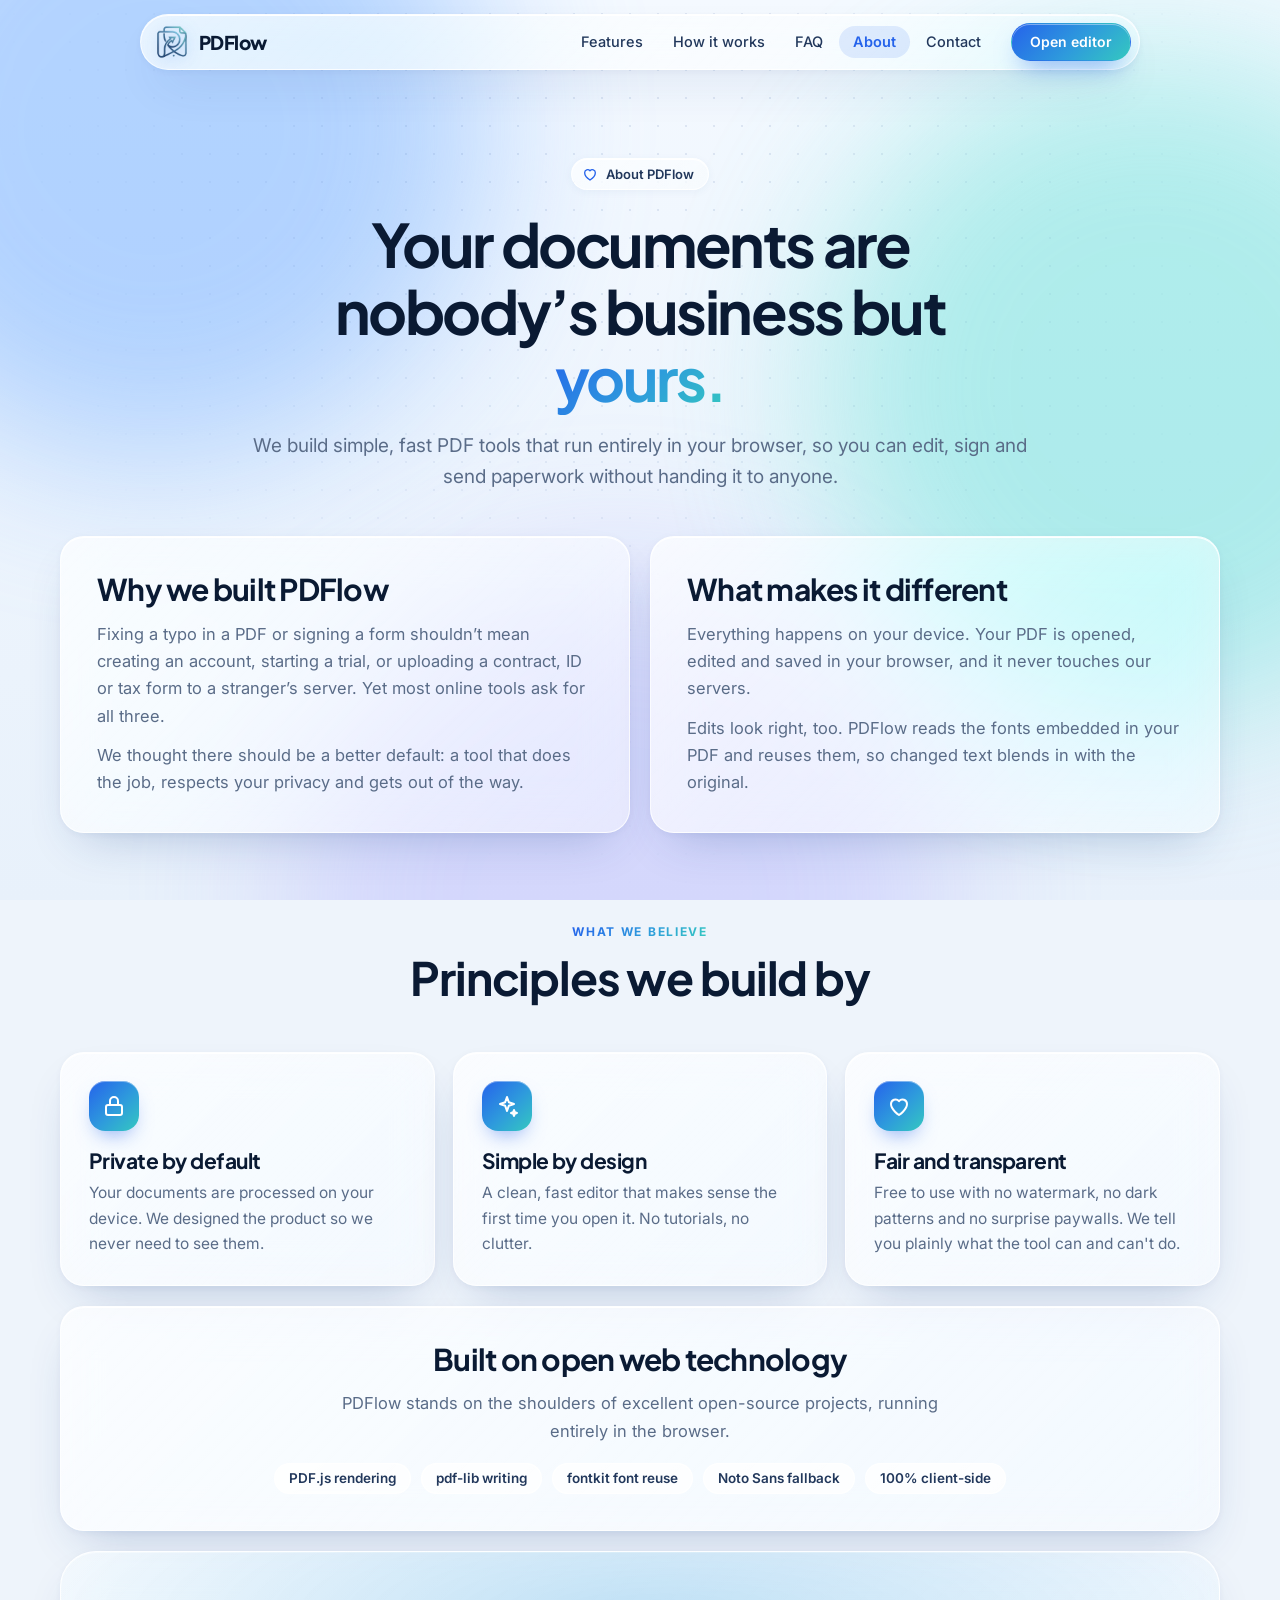
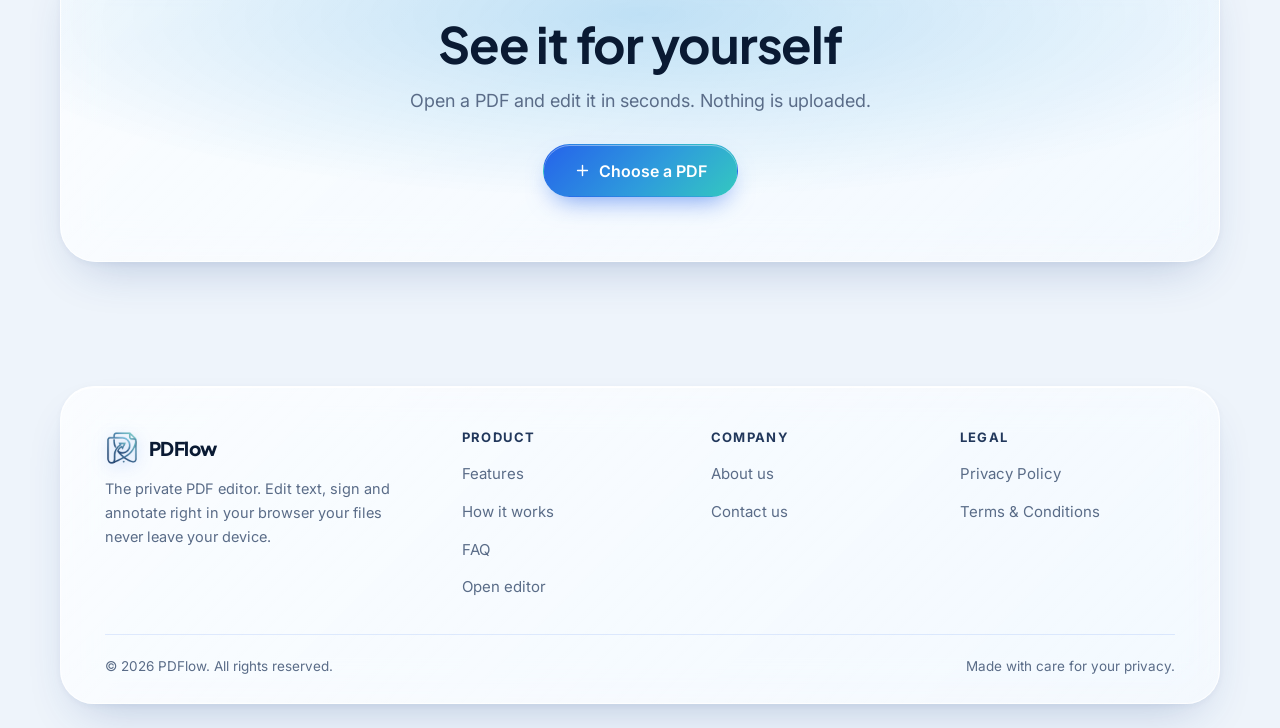
==== about.html @ b827feb3 "first" ====
<!DOCTYPE html>
<html lang="en"><head><meta charset="utf-8">
<meta name="viewport" content="width=device-width, initial-scale=1, viewport-fit=cover">
<title>About – PDFlow</title>
<meta name="description" content="PDFlow builds private, fast PDF tools that run entirely in your browser, so you can edit and sign without handing your documents to anyone.">
<meta name="theme-color" content="#eef4fb">
<link rel="icon" type="image/png" href="assets/favicon.png">
<link rel="apple-touch-icon" href="assets/icon-192.png">
<meta property="og:type" content="website">
<meta property="og:site_name" content="PDFlow">
<meta property="og:title" content="About – PDFlow">
<meta property="og:description" content="PDFlow builds private, fast PDF tools that run entirely in your browser, so you can edit and sign without handing your documents to anyone.">
<meta property="og:image" content="assets/logo.png">
<meta name="twitter:card" content="summary">
<!-- TODO before launch: add <link rel="canonical"> and og:url / og:image as absolute URLs once the domain is final -->
<link rel="preconnect" href="https://fonts.googleapis.com">
<link rel="preconnect" href="https://fonts.gstatic.com" crossorigin>
<link rel="stylesheet" href="https://fonts.googleapis.com/css2?family=Inter:wght@400;500;600;700&family=Plus+Jakarta+Sans:wght@600;700;800&display=swap">
<link rel="stylesheet" href="assets/site.css">
<script>document.documentElement.className+=" js"</script>
</head><body>
<div class="orbs" aria-hidden="true"><i></i><i></i><i></i></div>
<header class="nav-wrap">
 <nav class="nav glass" aria-label="Primary">
  <a class="brand" href="index.html" aria-label="PDFlow home"><img src="assets/icon-192.png" alt="" width="34" height="34">PDFlow</a>
  <ul class="nav-links"><li><a href="index.html#features">Features</a></li><li><a href="index.html#how">How it works</a></li><li><a href="index.html#faq">FAQ</a></li><li><a href="about.html" aria-current="page">About</a></li><li><a href="contact.html">Contact</a></li></ul>
  <a class="cta cta-primary cta-sm nav-cta" href="index.html#upload" data-open-editor>Open editor</a>
  <button class="burger" aria-label="Menu" aria-expanded="false" aria-controls="mnav"><span></span><span></span></button>
 </nav>
 <div class="mnav glass" id="mnav"><a href="index.html#features">Features</a><a href="index.html#how">How it works</a><a href="index.html#faq">FAQ</a><a href="about.html" aria-current="page">About</a><a href="contact.html">Contact</a><a class="cta cta-primary" href="index.html#upload" data-open-editor>Open editor</a></div>
</header>
<main class="page-main"><div class="wrap">
<div class="phero rv"><div class="eyebrow glass"><svg viewBox="0 0 24 24" fill="none" stroke="currentColor" stroke-width="2" stroke-linecap="round" stroke-linejoin="round" aria-hidden="true"><path d="M12 21s-8-5.2-8-11a4.5 4.5 0 018-2.8A4.5 4.5 0 0120 10c0 5.8-8 11-8 11z"/></svg><span>About PDFlow</span></div>
 <h1>Your documents are nobody&rsquo;s business but <span class="gt">yours.</span></h1>
 <p>We build simple, fast PDF tools that run entirely in your browser, so you can edit, sign and send paperwork without handing it to anyone.</p></div>
<div class="split">
 <div class="panel glass rv"><h2>Why we built PDFlow</h2>
  <p>Fixing a typo in a PDF or signing a form shouldn&rsquo;t mean creating an account, starting a trial, or uploading a contract, ID or tax form to a stranger&rsquo;s server. Yet most online tools ask for all three.</p>
  <p>We thought there should be a better default: a tool that does the job, respects your privacy and gets out of the way.</p></div>
 <div class="panel glass rv" style="--d:.1s"><h2>What makes it different</h2>
  <p>Everything happens on your device. Your PDF is opened, edited and saved in your browser, and it never touches our servers.</p>
  <p>Edits look right, too. PDFlow reads the fonts embedded in your PDF and reuses them, so changed text blends in with the original.</p></div>
</div>
<div class="sec-head rv" style="margin-top:84px"><span class="kicker">What we believe</span><h2>Principles we build by</h2></div>
<div class="vals"><div class="gcard glass rv" style="--d:0.00s"><div class="ico"><svg viewBox="0 0 24 24" fill="none" stroke="currentColor" stroke-width="2" stroke-linecap="round" stroke-linejoin="round" aria-hidden="true"><rect x="4" y="11" width="16" height="10" rx="2"/><path d="M8 11V7a4 4 0 018 0v4"/></svg></div><h3>Private by default</h3><p>Your documents are processed on your device. We designed the product so we never need to see them.</p></div><div class="gcard glass rv" style="--d:0.08s"><div class="ico"><svg viewBox="0 0 24 24" fill="none" stroke="currentColor" stroke-width="2" stroke-linecap="round" stroke-linejoin="round" aria-hidden="true"><path d="M12 3l1.8 5.2L19 10l-5.2 1.8L12 17l-1.8-5.2L5 10l5.2-1.8zM19 16l.8 2.2L22 19l-2.2.8L19 22l-.8-2.2L16 19l2.2-.8z"/></svg></div><h3>Simple by design</h3><p>A clean, fast editor that makes sense the first time you open it. No tutorials, no clutter.</p></div><div class="gcard glass rv" style="--d:0.16s"><div class="ico"><svg viewBox="0 0 24 24" fill="none" stroke="currentColor" stroke-width="2" stroke-linecap="round" stroke-linejoin="round" aria-hidden="true"><path d="M12 21s-8-5.2-8-11a4.5 4.5 0 018-2.8A4.5 4.5 0 0120 10c0 5.8-8 11-8 11z"/></svg></div><h3>Fair and transparent</h3><p>Free to use with no watermark, no dark patterns and no surprise paywalls. We tell you plainly what the tool can and can't do.</p></div></div>
<div class="panel glass rv" style="margin-top:20px;text-align:center"><h2>Built on open web technology</h2>
 <p style="max-width:640px;margin:0 auto">PDFlow stands on the shoulders of excellent open-source projects, running entirely in the browser.</p>
 <div class="stack-row" style="justify-content:center"><span class="tag">PDF.js rendering</span><span class="tag">pdf-lib writing</span><span class="tag">fontkit font reuse</span><span class="tag">Noto Sans fallback</span><span class="tag">100% client-side</span></div></div>
</div>
<section class="sec" style="padding-top:20px"><div class="wrap"><div class="final glass rv">
 <h2>See it for yourself</h2><p>Open a PDF and edit it in seconds. Nothing is uploaded.</p>
 <a class="cta cta-primary cta-lg" href="index.html#upload" data-open-editor><svg viewBox="0 0 24 24" fill="none" stroke="currentColor" stroke-width="2" stroke-linecap="round" stroke-linejoin="round" aria-hidden="true"><path d="M12 5v14M5 12h14"/></svg>Choose a PDF</a>
</div></div></section>

</main>
<footer class="foot glass">
 <div class="foot-grid">
  <div><a class="brand" href="index.html"><img src="assets/icon-192.png" alt="" width="34" height="34">PDFlow</a>
   <p class="t">The private PDF editor. Edit text, sign and annotate right in your browser your files never leave your device.</p></div>
  <div><h4>Product</h4><ul><li><a href="index.html#features">Features</a></li><li><a href="index.html#how">How it works</a></li><li><a href="index.html#faq">FAQ</a></li><li><a href="index.html#upload">Open editor</a></li></ul></div>
  <div><h4>Company</h4><ul><li><a href="about.html">About us</a></li><li><a href="contact.html">Contact us</a></li></ul></div>
  <div><h4>Legal</h4><ul><li><a href="privacy.html">Privacy Policy</a></li><li><a href="terms.html">Terms &amp; Conditions</a></li></ul></div>
 </div>
 <div class="foot-bot"><span>&copy; <span data-year>2026</span> PDFlow. All rights reserved.</span><span>Made with care for your privacy.</span></div>
</footer>
<script src="assets/site.js"></script>
</body></html>
---- assets/site.css ----
/* PDFlow — shared site styles (light glassmorphism) */
:root{
  --ink:#0a1a33;--ink2:#22385c;--mute:#5a6c88;--line:rgba(37,99,235,.14);
  --b1:#2563eb;--b2:#2e9bdc;--b3:#34c8c0;
  --grad:linear-gradient(135deg,#2563eb 0%,#2e9bdc 55%,#34c8c0 100%);
  --bar:rgba(255,255,255,.72);--tx:var(--ink);--mut:var(--mute);--ac:var(--b1);
  --bd:rgba(37,99,235,.16);--card:rgba(255,255,255,.78);
  --sh:0 24px 60px -24px rgba(26,70,150,.35);
  color-scheme:light;
}
*{box-sizing:border-box}
html{scroll-behavior:smooth;scroll-padding-top:100px}
body{margin:0;color:var(--ink);font:400 16px/1.65 Inter,system-ui,-apple-system,"Segoe UI",Roboto,sans-serif;background:#eef4fb;-webkit-font-smoothing:antialiased;overflow-x:hidden;padding-top:env(safe-area-inset-top,0px)}
[hidden]{display:none!important}
img{max-width:100%}
a{color:var(--b1)}
h1,h2,h3,h4{font-family:"Plus Jakarta Sans",Inter,system-ui,sans-serif;letter-spacing:-.025em;line-height:1.12;margin:0;color:var(--ink)}
p{margin:0}
.wrap{width:min(1160px,100% - 40px);margin-inline:auto}
.gt{background:var(--grad);-webkit-background-clip:text;background-clip:text;color:transparent}

/* ambient background */
.orbs{position:fixed;inset:0;z-index:-1;overflow:hidden;pointer-events:none;background:linear-gradient(180deg,#f4f9ff 0%,#e8f1fb 100%)}
.orbs i{position:absolute;border-radius:50%;filter:blur(80px);opacity:.55;width:52vmax;height:52vmax;will-change:transform}
.orbs i:nth-child(1){left:-14vmax;top:-16vmax;background:#7db4ff;animation:drift1 22s ease-in-out infinite alternate}
.orbs i:nth-child(2){right:-16vmax;top:6vh;background:#5fe0d6;opacity:.45;animation:drift2 26s ease-in-out infinite alternate}
.orbs i:nth-child(3){left:22vw;bottom:-26vmax;background:#a9a1ff;opacity:.32;animation:drift1 30s ease-in-out infinite alternate-reverse}
.orbs::after{content:"";position:absolute;inset:0;background-image:radial-gradient(rgba(30,70,140,.10) 1px,transparent 1.2px);background-size:28px 28px;-webkit-mask-image:radial-gradient(ellipse at 50% 18%,#000 15%,transparent 72%);mask-image:radial-gradient(ellipse at 50% 18%,#000 15%,transparent 72%)}
@keyframes drift1{to{transform:translate(6vmax,5vmax) scale(1.08)}}
@keyframes drift2{to{transform:translate(-7vmax,6vmax) scale(.94)}}

/* glass */
.glass{background:linear-gradient(135deg,rgba(255,255,255,.74),rgba(255,255,255,.44));-webkit-backdrop-filter:blur(22px) saturate(170%);backdrop-filter:blur(22px) saturate(170%);border:1px solid rgba(255,255,255,.78);box-shadow:inset 0 1px 0 rgba(255,255,255,.95),0 22px 50px -22px rgba(30,70,140,.30),0 2px 8px rgba(30,70,140,.05);border-radius:24px}

/* buttons */
.cta{display:inline-flex;align-items:center;justify-content:center;gap:8px;font:600 15px/1 Inter,system-ui,sans-serif;padding:14px 24px;border-radius:999px;border:1px solid transparent;cursor:pointer;text-decoration:none;transition:transform .2s ease,box-shadow .2s ease,filter .2s ease;white-space:nowrap}
.cta svg{width:17px;height:17px;flex:none}
.cta-primary{background:var(--grad);color:#fff;box-shadow:0 12px 26px -10px rgba(37,99,235,.65),inset 0 1px 0 rgba(255,255,255,.4)}
.cta-primary:hover{transform:translateY(-2px);box-shadow:0 18px 34px -10px rgba(37,99,235,.7),inset 0 1px 0 rgba(255,255,255,.4);filter:saturate(1.1)}
.cta-ghost{background:rgba(255,255,255,.65);color:var(--ink);border-color:rgba(255,255,255,.95);box-shadow:0 8px 22px -12px rgba(30,70,140,.35);-webkit-backdrop-filter:blur(12px);backdrop-filter:blur(12px)}
.cta-ghost:hover{transform:translateY(-2px);background:rgba(255,255,255,.9)}
.cta-sm{padding:11px 18px;font-size:14px}
.cta-lg{padding:17px 30px;font-size:16px}
:focus-visible{outline:2.5px solid rgba(37,99,235,.55);outline-offset:3px;border-radius:10px}

/* floating pill navbar */
.nav-wrap{position:fixed;top:calc(14px + env(safe-area-inset-top,0px));left:0;right:0;z-index:100;display:flex;flex-direction:column;align-items:center;padding:0 14px;pointer-events:none}
.nav{pointer-events:auto;width:min(1000px,100%);display:flex;align-items:center;gap:6px;border-radius:999px;padding:8px 8px 8px 14px;transition:box-shadow .3s,background .3s,transform .3s,width .3s}
.nav.scrolled{box-shadow:inset 0 1px 0 rgba(255,255,255,.95),0 18px 44px -14px rgba(30,70,140,.4),0 2px 8px rgba(30,70,140,.08);background:linear-gradient(135deg,rgba(255,255,255,.86),rgba(255,255,255,.62))}
.brand{display:flex;align-items:center;gap:10px;text-decoration:none;color:var(--ink);font:800 19px/1 "Plus Jakarta Sans",Inter,sans-serif;letter-spacing:-.03em;margin-right:auto;padding-right:10px}
.brand img{width:34px;height:34px;display:block;filter:drop-shadow(0 4px 8px rgba(37,99,235,.28))}
.nav-links{display:flex;gap:2px;list-style:none;margin:0 10px 0 0;padding:0}
.nav-links a{display:block;padding:9px 14px;border-radius:999px;color:var(--ink2);text-decoration:none;font:500 14.5px/1 Inter,sans-serif;transition:background .2s,color .2s}
.nav-links a:hover{background:rgba(37,99,235,.09);color:var(--b1)}
.nav-links a[aria-current=page]{background:rgba(37,99,235,.12);color:var(--b1);font-weight:600}
.burger{display:none;width:42px;height:42px;border-radius:50%;border:1px solid rgba(255,255,255,.9);background:rgba(255,255,255,.7);cursor:pointer;padding:0;position:relative}
.burger span{position:absolute;left:12px;right:12px;height:2px;border-radius:2px;background:var(--ink);transition:transform .25s,top .25s,opacity .25s}
.burger span:nth-child(1){top:16px}.burger span:nth-child(2){top:23px}
.burger[aria-expanded=true] span:nth-child(1){top:19.5px;transform:rotate(45deg)}
.burger[aria-expanded=true] span:nth-child(2){top:19.5px;transform:rotate(-45deg)}
.mnav{pointer-events:auto;width:min(1000px,100%);margin-top:10px;padding:10px;border-radius:26px;display:none;flex-direction:column;gap:2px}
.mnav.open{display:flex;animation:pop .22s ease}
.mnav a:not(.cta){padding:14px 16px;border-radius:16px;color:var(--ink);text-decoration:none;font-weight:500}
.mnav a:not(.cta):hover,.mnav a[aria-current=page]{background:rgba(37,99,235,.1);color:var(--b1)}
.mnav .cta{margin-top:6px}
@keyframes pop{from{opacity:0;transform:translateY(-8px) scale(.98)}}
@media(max-width:900px){.nav-links,.nav>.nav-cta{display:none}.burger{display:block}}

/* sections */
main{display:block}
.page-main{padding-top:128px}
.sec{padding:84px 0}
.sec-head{text-align:center;max-width:700px;margin:0 auto 48px}
.kicker{display:inline-block;font:700 12px/1 Inter,sans-serif;letter-spacing:.14em;text-transform:uppercase;background:var(--grad);-webkit-background-clip:text;background-clip:text;color:transparent;margin-bottom:14px}
.sec-head h2{font-size:clamp(30px,4.2vw,46px);margin-bottom:14px}
.sec-head p{color:var(--mute);font-size:18px}
.js .rv{opacity:0;transform:translateY(24px);transition:opacity .8s cubic-bezier(.2,.7,.2,1),transform .8s cubic-bezier(.2,.7,.2,1);transition-delay:var(--d,0s)}
.js .rv.in{opacity:1;transform:none}

/* hero */
.hero{padding:136px 0 40px}
.hero-grid{display:grid;grid-template-columns:1.02fr .98fr;gap:48px;align-items:center}
.eyebrow{display:inline-flex;align-items:center;gap:8px;padding:7px 14px 7px 10px;border-radius:999px;font:600 13px/1 Inter,sans-serif;color:var(--ink2);margin-bottom:22px}
.eyebrow svg{width:16px;height:16px;color:var(--b1)}
.eyebrow b{background:var(--grad);color:#fff;border-radius:999px;padding:4px 9px;font-size:11px;letter-spacing:.04em}
.hero h1{font-size:clamp(40px,5.8vw,72px);letter-spacing:-.04em;line-height:1.02;margin-bottom:22px}
.hero .lead{font-size:clamp(17px,1.6vw,20px);color:var(--mute);max-width:560px;margin-bottom:30px}
#back{margin-bottom:16px}
.drop{display:flex;align-items:center;gap:18px;padding:18px 22px 18px 18px;max-width:560px;cursor:pointer;outline:none;position:relative;border-radius:28px;transition:transform .25s,box-shadow .25s}
.drop::before{content:"";position:absolute;inset:7px;border-radius:22px;border:2px dashed rgba(37,99,235,.35);pointer-events:none;transition:border-color .2s,background .2s}
.drop:hover,.drop:focus-visible,.drop.over{transform:translateY(-3px);box-shadow:inset 0 1px 0 #fff,0 30px 60px -22px rgba(37,99,235,.45)}
.drop:hover::before,.drop.over::before,.drop:focus-visible::before{border-color:var(--b1);background:rgba(37,99,235,.05)}
.plus{width:62px;height:62px;border-radius:20px;display:grid;place-items:center;color:#fff;background:var(--grad);box-shadow:0 12px 24px -8px rgba(37,99,235,.6),inset 0 1px 0 rgba(255,255,255,.4);flex:none}
.plus svg{width:28px;height:28px}
.drop-t{display:flex;flex-direction:column;gap:2px}
.drop-t b{font:700 18px/1.2 "Plus Jakarta Sans",Inter,sans-serif;color:var(--ink)}
.drop-t small{font-size:14px;color:var(--mute)}
.lerr{color:#dc2626;font-size:14px;display:block;margin-top:2px}
.lerr:empty{display:none}
.trust{display:flex;flex-wrap:wrap;gap:10px 22px;list-style:none;padding:0;margin:26px 0 0;color:var(--ink2);font-size:14.5px;font-weight:500}
.trust li{display:flex;align-items:center;gap:7px}
.trust svg{width:18px;height:18px;padding:3px;border-radius:50%;background:rgba(52,200,192,.18);color:#0f9e96;flex:none}

/* hero mock */
.mock-wrap{position:relative;padding:20px 10px 30px}
.mock{padding:14px;border-radius:30px;transform:perspective(1400px) rotateY(-7deg) rotateX(3deg);transition:transform .6s}
.mock-wrap:hover .mock{transform:perspective(1400px) rotateY(-2deg) rotateX(1deg)}
.mock-bar{display:flex;align-items:center;gap:7px;margin:2px 4px 12px}
.mock-bar i{width:11px;height:11px;border-radius:50%;background:#ff6b6b;display:block}
.mock-bar i:nth-child(2){background:#ffd166}.mock-bar i:nth-child(3){background:#4ade80}
.mock-name{margin-left:10px;font:600 12px/1 Inter,sans-serif;color:var(--mute);background:rgba(255,255,255,.7);padding:6px 12px;border-radius:999px}
.mock-tools{display:flex;gap:6px;margin:0 2px 12px;flex-wrap:wrap}
.mock-tools span{display:inline-flex;align-items:center;gap:6px;padding:7px 11px;border-radius:999px;background:rgba(255,255,255,.72);font:600 11.5px/1 Inter,sans-serif;color:var(--ink2);border:1px solid rgba(255,255,255,.9)}
.mock-tools span.on{background:var(--grad);color:#fff;border-color:transparent}
.mock-tools svg{width:13px;height:13px}
.mock-page{background:#fff;border-radius:16px;padding:26px 28px 24px;box-shadow:0 14px 30px -14px rgba(10,26,51,.35);position:relative;overflow:hidden;font-family:Inter,sans-serif}
.mp-top{display:flex;justify-content:space-between;align-items:center;margin-bottom:20px}
.mp-logo{width:34px;height:34px;border-radius:10px;background:var(--grad)}
.mp-h{font:800 21px/1 "Plus Jakarta Sans",sans-serif;color:var(--ink);letter-spacing:-.03em}
.mp-l{height:8px;border-radius:5px;background:#e6edf6;margin:9px 0}
.mp-l.s{width:62%}.mp-l.m{width:82%}
.mp-row{display:flex;justify-content:space-between;align-items:center;margin:20px 0 14px;padding-top:16px;border-top:1px solid #e6edf6;font-size:15px;color:var(--ink2);font-weight:600}
.mp-edit{position:relative;padding:3px 8px;border-radius:6px;outline:2px solid var(--b1);background:rgba(37,99,235,.09);font-weight:800;color:var(--ink)}
.mp-edit::after{content:"";display:inline-block;width:2px;height:1.05em;background:var(--b1);margin-left:3px;vertical-align:-3px;animation:blink 1s steps(1) infinite}
@keyframes blink{50%{opacity:0}}
.mp-hl{display:inline-block;margin-top:6px;padding:3px 8px;background:rgba(250,204,21,.5);border-radius:4px;font-size:13px;color:#5a4a00;font-weight:500}
.mp-sig{display:block;width:150px;margin:18px 0 0 auto}
.mp-sig path{stroke-dasharray:420;stroke-dashoffset:420;animation:draw 3.6s ease-in-out .8s infinite}
@keyframes draw{0%{stroke-dashoffset:420}55%,100%{stroke-dashoffset:0}}
.chip{position:absolute;display:flex;align-items:center;gap:8px;padding:10px 15px 10px 11px;border-radius:999px;font:600 13px/1 Inter,sans-serif;color:var(--ink);white-space:nowrap;animation:float 6s ease-in-out infinite}
.chip svg{width:26px;height:26px;padding:6px;border-radius:50%;background:var(--grad);color:#fff;flex:none}
.chip.c1{left:-8px;top:34%;animation-delay:-1s}
.chip.c2{right:-6px;bottom:20%;animation-delay:-3s}
.chip.c3{right:12%;top:-6px;animation-delay:-2s}
@keyframes float{50%{transform:translateY(-10px)}}

/* stats */
.stats{display:grid;grid-template-columns:repeat(4,1fr);padding:10px;margin-top:34px;border-radius:30px}
.stat{padding:22px 18px;text-align:center;position:relative}
.stat+.stat::before{content:"";position:absolute;left:0;top:22%;bottom:22%;width:1px;background:linear-gradient(transparent,rgba(37,99,235,.22),transparent)}
.stat b{display:block;font:800 clamp(28px,3.4vw,40px)/1 "Plus Jakarta Sans",sans-serif;letter-spacing:-.04em;background:var(--grad);-webkit-background-clip:text;background-clip:text;color:transparent;margin-bottom:8px}
.stat span{font-size:14px;color:var(--mute)}

/* bento features */
.bento{display:grid;grid-template-columns:repeat(6,1fr);gap:18px}
.gcard{padding:28px;position:relative;overflow:hidden;transition:transform .3s,box-shadow .3s}
.gcard:hover{transform:translateY(-4px);box-shadow:inset 0 1px 0 #fff,0 34px 60px -24px rgba(30,70,140,.45)}
.gcard .ico{width:50px;height:50px;border-radius:16px;display:grid;place-items:center;background:var(--grad);color:#fff;margin-bottom:18px;box-shadow:0 10px 20px -8px rgba(37,99,235,.55),inset 0 1px 0 rgba(255,255,255,.4)}
.gcard .ico svg{width:24px;height:24px}
.gcard h3{font-size:21px;margin-bottom:8px}
.gcard p{color:var(--mute);font-size:15.5px}
.s2{grid-column:span 2}.s3{grid-column:span 3}.s6{grid-column:span 6}
.mini{margin-top:22px;padding:16px 18px;border-radius:16px;background:rgba(255,255,255,.75);border:1px solid rgba(255,255,255,.9);font-size:15px;font-weight:600;color:var(--ink2);display:flex;justify-content:space-between;align-items:center;gap:10px}
.mini .mp-edit{font-size:15px}
.mini svg.sg{width:140px;height:42px}
.wide{display:grid;grid-template-columns:1.1fr .9fr;gap:30px;align-items:center;background:linear-gradient(135deg,#1f56d0 0%,#2b8fd8 55%,#2fbfb6 100%);border:0;color:#fff;padding:44px}
.wide h3,.wide p{color:#fff}
.wide h3{font-size:clamp(26px,3vw,34px);margin-bottom:12px}
.wide p{opacity:.92;font-size:17px}
.wide .ico{background:rgba(255,255,255,.2);box-shadow:inset 0 1px 0 rgba(255,255,255,.4)}
.wide ul{list-style:none;margin:0;padding:0;display:grid;gap:12px}
.wide li{display:flex;align-items:center;gap:12px;padding:14px 16px;border-radius:16px;background:rgba(255,255,255,.16);border:1px solid rgba(255,255,255,.3);font-weight:600;font-size:15.5px;-webkit-backdrop-filter:blur(8px);backdrop-filter:blur(8px)}
.wide li svg{width:20px;height:20px;flex:none}

/* steps */
.steps{display:grid;grid-template-columns:repeat(3,1fr);gap:20px;counter-reset:s}
.step{padding:32px 28px;position:relative}
.step .n{font:800 56px/1 "Plus Jakarta Sans",sans-serif;letter-spacing:-.05em;background:var(--grad);-webkit-background-clip:text;background-clip:text;color:transparent;margin-bottom:14px;opacity:.9}
.step h3{font-size:22px;margin-bottom:8px}
.step p{color:var(--mute)}

/* comparison */
.cmp{width:100%;border-collapse:separate;border-spacing:0;overflow:hidden}
.cmp-wrap{padding:10px;border-radius:30px;overflow-x:auto}
.cmp th,.cmp td{padding:18px 22px;text-align:left;border-bottom:1px solid rgba(37,99,235,.1);font-size:15.5px}
.cmp tr:last-child td{border-bottom:0}
.cmp thead th{font:700 14px/1.2 Inter,sans-serif;color:var(--mute);letter-spacing:.02em}
.cmp thead th.us{color:#fff;background:var(--grad);border-radius:18px 18px 0 0;font-size:15px}
.cmp td.us{background:rgba(37,99,235,.07);font-weight:600;color:var(--ink)}
.cmp tr:last-child td.us{border-radius:0 0 18px 18px}
.cmp td:first-child{font-weight:600;color:var(--ink2)}
.cmp svg{width:18px;height:18px;vertical-align:-4px;margin-right:8px}
.cmp .yes{color:#0f9e96}.cmp .no{color:#e05252}
.cmp td.them{color:var(--mute)}

/* use cases */
.cases{display:grid;grid-template-columns:repeat(4,1fr);gap:18px}
.case{padding:26px}
.case .ico{width:46px;height:46px;border-radius:14px;display:grid;place-items:center;background:rgba(37,99,235,.1);color:var(--b1);margin-bottom:16px}
.case .ico svg{width:22px;height:22px}
.case h3{font-size:18px;margin-bottom:6px}
.case p{color:var(--mute);font-size:15px}

/* faq */
.faq{max-width:800px;margin:0 auto;display:grid;gap:12px}
.faq details{padding:0;border-radius:20px;transition:box-shadow .2s}
.faq summary{list-style:none;cursor:pointer;padding:20px 24px;font:700 17px/1.35 "Plus Jakarta Sans",Inter,sans-serif;letter-spacing:-.01em;display:flex;justify-content:space-between;align-items:center;gap:16px}
.faq summary::-webkit-details-marker{display:none}
.faq summary::after{content:"";width:28px;height:28px;border-radius:50%;flex:none;background:rgba(37,99,235,.1) url("data:image/svg+xml,%3Csvg xmlns='http://www.w3.org/2000/svg' viewBox='0 0 24 24' fill='none' stroke='%232563eb' stroke-width='2.5' stroke-linecap='round'%3E%3Cpath d='M12 6v12M6 12h12'/%3E%3C/svg%3E") center/16px no-repeat;transition:transform .3s}
.faq details[open] summary::after{transform:rotate(45deg)}
.faq details p{padding:0 24px 22px;color:var(--mute);font-size:16px;margin-top:-4px}

/* final CTA */
.final{padding:64px 40px;text-align:center;border-radius:36px;position:relative;overflow:hidden}
.final::before{content:"";position:absolute;inset:-40% -10% auto;height:120%;background:radial-gradient(closest-side,rgba(46,155,220,.28),transparent);pointer-events:none}
.final h2{font-size:clamp(30px,4.4vw,50px);margin-bottom:14px;position:relative}
.final p{color:var(--mute);font-size:18px;max-width:520px;margin:0 auto 28px;position:relative}
.final .cta{position:relative}

/* footer */
.foot{margin:40px auto 24px;width:min(1160px,100% - 28px);padding:44px 44px 26px;border-radius:34px}
.foot-grid{display:grid;grid-template-columns:1.5fr 1fr 1fr 1fr;gap:34px}
.foot .brand{margin-bottom:12px}
.foot p.t{color:var(--mute);font-size:14.5px;max-width:300px}
.foot h4{font:700 13px/1 Inter,sans-serif;letter-spacing:.1em;text-transform:uppercase;color:var(--ink2);margin-bottom:16px}
.foot ul{list-style:none;margin:0;padding:0;display:grid;gap:11px}
.foot ul a{color:var(--mute);text-decoration:none;font-size:15px;transition:color .2s}
.foot ul a:hover{color:var(--b1)}
.foot-bot{margin-top:34px;padding-top:20px;border-top:1px solid rgba(37,99,235,.12);display:flex;justify-content:space-between;gap:12px;flex-wrap:wrap;color:var(--mute);font-size:13.5px}

/* page hero (about/legal/contact) */
.phero{text-align:center;max-width:780px;margin:0 auto;padding:30px 0 44px}
.phero h1{font-size:clamp(36px,5.2vw,60px);letter-spacing:-.04em;margin-bottom:18px}
.phero p{color:var(--mute);font-size:19px}
.phero .eyebrow{margin-bottom:20px}

/* about */
.split{display:grid;grid-template-columns:1fr 1fr;gap:20px}
.panel{padding:36px}
.panel h2{font-size:30px;margin-bottom:14px}
.panel p{color:var(--mute);margin-bottom:12px;font-size:16.5px}
.panel p:last-child{margin-bottom:0}
.vals{display:grid;grid-template-columns:repeat(3,1fr);gap:18px}
.stack-row{display:flex;flex-wrap:wrap;gap:10px;margin-top:18px}
.tag{padding:8px 14px;border-radius:999px;background:rgba(255,255,255,.75);border:1px solid rgba(255,255,255,.95);font:600 13.5px/1 Inter,sans-serif;color:var(--ink2)}

/* legal */
.legal{display:grid;grid-template-columns:260px 1fr;gap:26px;align-items:start}
.toc{position:sticky;top:108px;padding:22px}
.toc h4{font:700 12px/1 Inter,sans-serif;letter-spacing:.12em;text-transform:uppercase;color:var(--mute);margin-bottom:14px}
.toc ol{list-style:none;margin:0;padding:0;display:grid;gap:2px;counter-reset:t}
.toc a{display:block;padding:8px 12px;border-radius:12px;color:var(--ink2);text-decoration:none;font-size:14.5px;line-height:1.35;transition:background .2s,color .2s}
.toc a:hover{background:rgba(37,99,235,.09);color:var(--b1)}
.doc{padding:44px 48px}
.doc .meta{display:inline-flex;gap:8px;align-items:center;padding:8px 14px;border-radius:999px;background:rgba(37,99,235,.08);color:var(--b1);font:600 13px/1 Inter,sans-serif;margin-bottom:22px}
.doc section{scroll-margin-top:110px;margin-bottom:34px}
.doc section:last-child{margin-bottom:0}
.doc h2{font-size:24px;margin-bottom:12px}
.doc p,.doc li{color:#35476a;font-size:16.5px}
.doc p+p{margin-top:12px}
.doc ul{margin:12px 0 0;padding-left:22px;display:grid;gap:8px}
.doc li::marker{color:var(--b2)}
.callout{margin:0 0 34px;padding:22px 24px;border-radius:20px;background:linear-gradient(135deg,rgba(37,99,235,.10),rgba(52,200,192,.12));border:1px solid rgba(37,99,235,.16)}
.callout h3{font-size:18px;margin-bottom:8px}
.callout p{color:#35476a;font-size:16px}

/* contact */
.contact-grid{display:grid;grid-template-columns:.85fr 1.15fr;gap:20px;align-items:start}
.info{display:grid;gap:14px}
.info .gcard{display:flex;gap:16px;align-items:flex-start;padding:22px}
.info .ico{margin:0;flex:none;width:46px;height:46px}
.info h3{font-size:16px;margin-bottom:3px}
.info p,.info a{color:var(--mute);font-size:15.5px;text-decoration:none}
.info a:hover{color:var(--b1)}
.form{padding:36px}
.form h2{font-size:28px;margin-bottom:6px}
.form .sub{color:var(--mute);margin-bottom:22px}
.fgrid{display:grid;grid-template-columns:1fr 1fr;gap:16px}
.field{display:grid;gap:7px;margin-bottom:16px}
.field.full{grid-column:1/-1}
.field label{font:600 14px/1 Inter,sans-serif;color:var(--ink2)}
.field input,.field select,.field textarea{width:100%;font:400 16px/1.4 Inter,sans-serif;color:var(--ink);padding:14px 16px;border-radius:16px;border:1px solid rgba(37,99,235,.18);background:rgba(255,255,255,.75);transition:border-color .2s,box-shadow .2s,background .2s;appearance:none}
.field textarea{min-height:150px;resize:vertical}
.field input:focus,.field select:focus,.field textarea:focus{outline:none;border-color:var(--b1);background:#fff;box-shadow:0 0 0 4px rgba(37,99,235,.15)}
.field select{background-image:url("data:image/svg+xml,%3Csvg xmlns='http://www.w3.org/2000/svg' viewBox='0 0 24 24' fill='none' stroke='%235a6c88' stroke-width='2.5' stroke-linecap='round' stroke-linejoin='round'%3E%3Cpath d='M6 9l6 6 6-6'/%3E%3C/svg%3E");background-repeat:no-repeat;background-position:right 14px center;background-size:18px;padding-right:44px}
.form-note{color:var(--mute);font-size:13.5px;margin-top:14px}
.form-ok{display:none;margin-top:16px;padding:14px 16px;border-radius:16px;background:rgba(52,200,192,.16);color:#0b6b66;font-weight:600;font-size:15px}
.form-ok.show{display:block}

/* responsive */
@media(max-width:980px){
  .hero{padding-top:118px}
  .hero-grid{grid-template-columns:1fr;gap:28px}
  .mock{transform:none}.mock-wrap:hover .mock{transform:none}
  .bento{grid-template-columns:repeat(2,1fr)}
  .s2,.s3{grid-column:span 1}.s6{grid-column:span 2}
  .wide{grid-template-columns:1fr}
  .steps,.vals{grid-template-columns:1fr}
  .cases{grid-template-columns:repeat(2,1fr)}
  .stats{grid-template-columns:repeat(2,1fr)}
  .stat:nth-child(3)::before{display:none}
  .split,.contact-grid{grid-template-columns:1fr}
  .legal{grid-template-columns:1fr}
  .toc{position:static}
  .foot-grid{grid-template-columns:1fr 1fr}
}
@media(max-width:620px){
  .wrap{width:calc(100% - 28px)}
  .sec{padding:60px 0}
  .bento,.cases{grid-template-columns:1fr}
  .s2,.s3,.s6{grid-column:auto}
  .gcard{padding:24px}
  .wide{padding:28px 22px}
  .drop{padding:14px 16px 14px 14px;gap:14px}
  .plus{width:54px;height:54px;border-radius:17px}
  .chip.c1{left:-2px}.chip.c2{right:-2px}
  .chip{font-size:12px}
  .doc{padding:28px 22px}
  .form{padding:26px 20px}
  .fgrid{grid-template-columns:1fr;gap:0}
  .final{padding:44px 22px;border-radius:28px}
  .foot{padding:32px 24px 22px}
  .foot-grid{grid-template-columns:1fr}
  .stat{padding:18px 8px}
  .cmp th,.cmp td{padding:14px 14px;font-size:14.5px}
  .brand{font-size:17px}
}
@media(prefers-reduced-motion:reduce){
  *,*::before,*::after{animation:none!important;transition:none!important;scroll-behavior:auto!important}
  .js .rv{opacity:1;transform:none}
}

.ph{background:rgba(250,204,21,.32);padding:0 5px;border-radius:5px;font-weight:600}
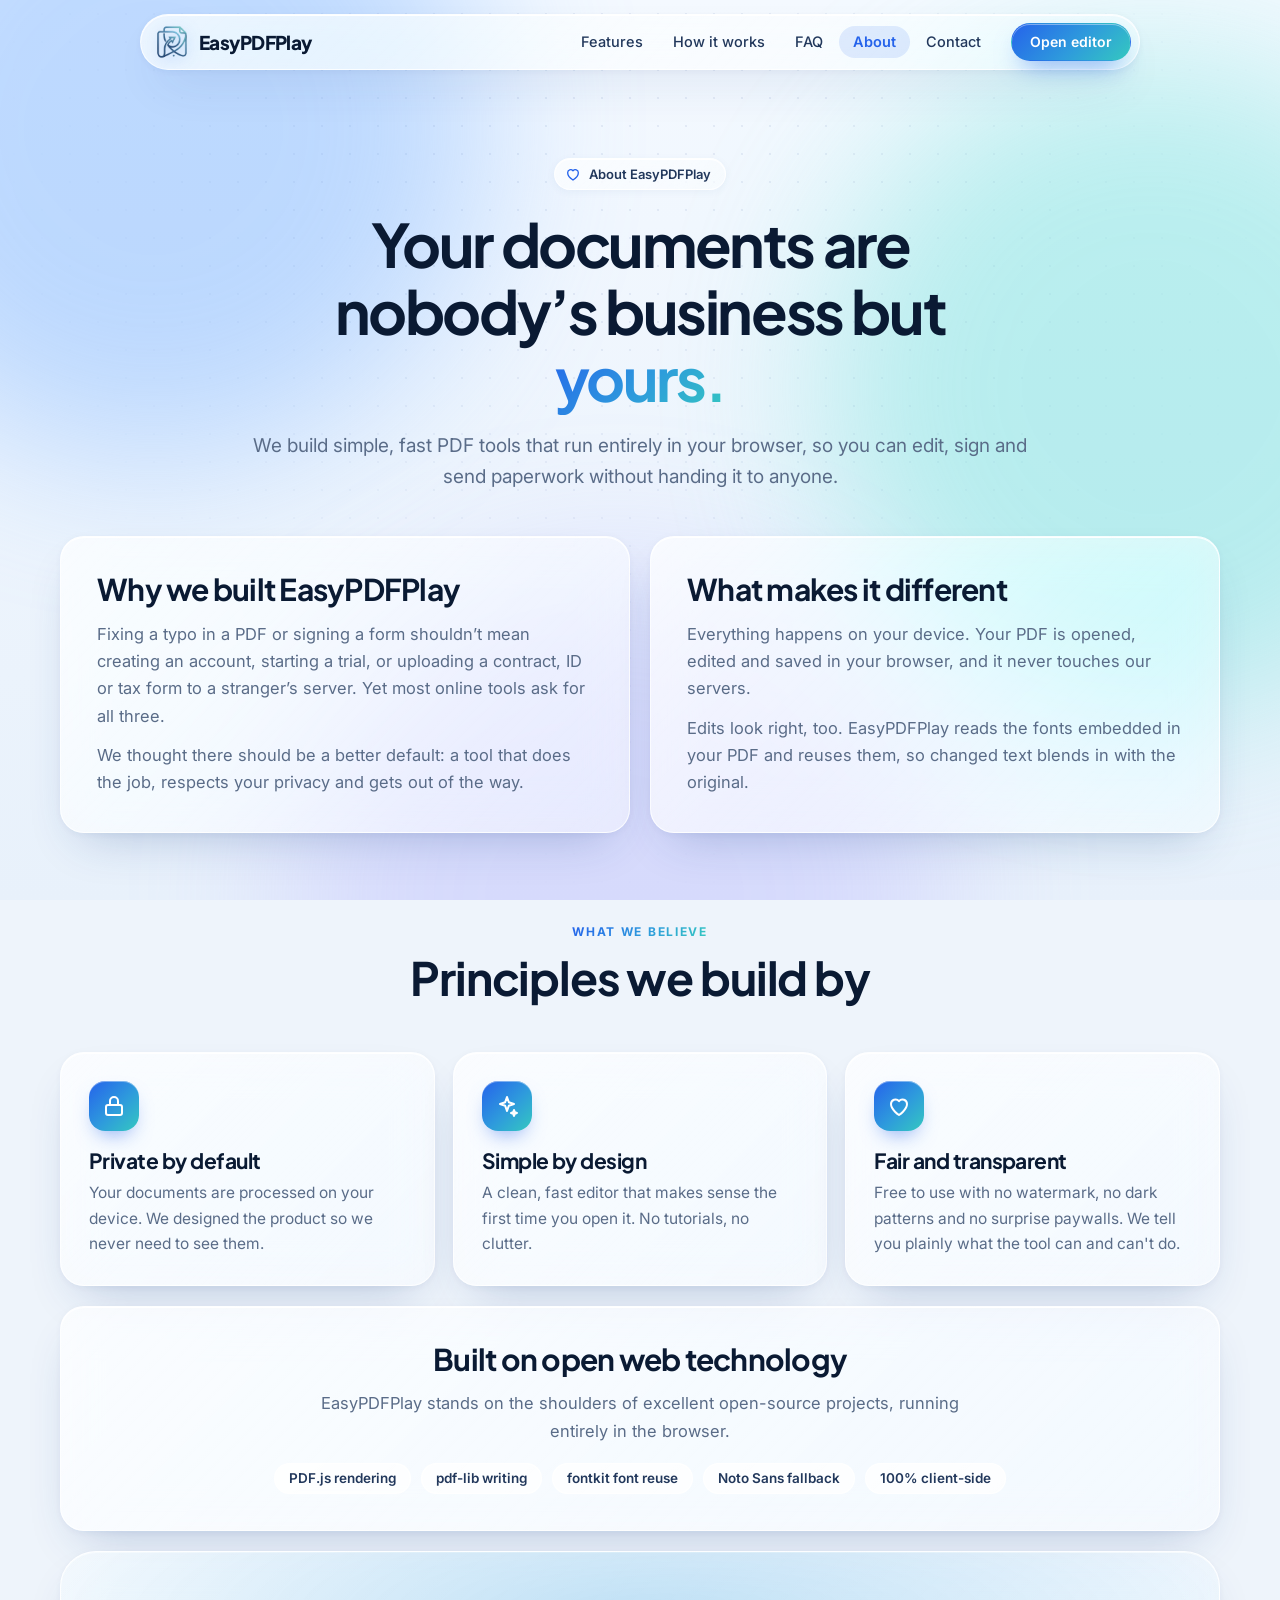
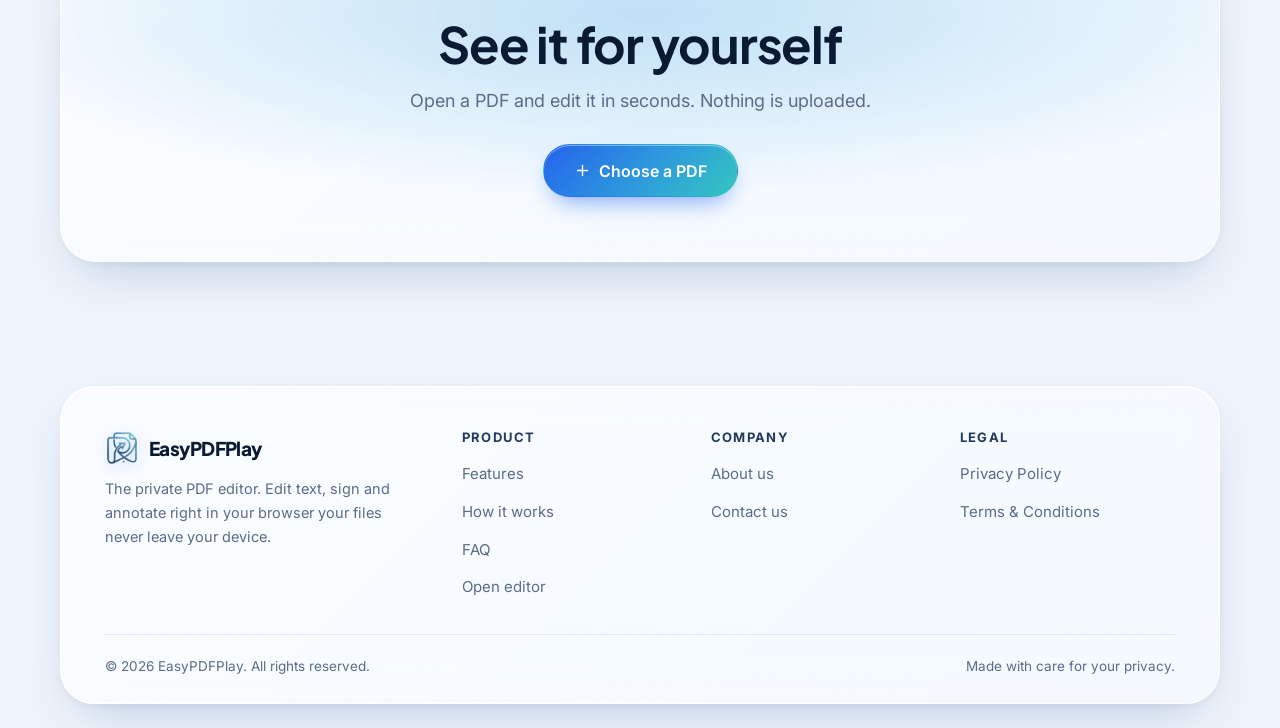
==== commit 5ac3d28f: "done" ====
--- a/about.html
+++ b/about.html
@@ -1,28 +1,108 @@
 <!DOCTYPE html>
 <html lang="en"><head><meta charset="utf-8">
 <meta name="viewport" content="width=device-width, initial-scale=1, viewport-fit=cover">
-<title>About – PDFlow</title>
-<meta name="description" content="PDFlow builds private, fast PDF tools that run entirely in your browser, so you can edit and sign without handing your documents to anyone.">
+<title>About EasyPDFPlay | Private, In-Browser PDF Tools</title>
+<meta name="description" content="Learn about EasyPDFPlay, the free PDF editor built to run entirely in your browser, so you can edit and sign documents without handing them to anyone.">
+<meta name="keywords" content="free PDF editor, free online PDF editor, free PDF editor no sign up, free PDF editor no watermark, free PDF editor without registration, PDF editor no login, PDF editor without account, edit PDF online free, edit PDF online no sign up, edit PDF without watermark, edit PDF text online, edit text in PDF, change text in PDF, modify PDF online, PDF text editor, online PDF editor, browser PDF editor, offline PDF editor in browser, private PDF editor, secure PDF editor, edit PDF without uploading, PDF editor no upload, PDF editor no file size limit, PDF editor unlimited pages, sign PDF online free, sign PDF without printing, electronic signature PDF, e-sign PDF, draw signature on PDF, type signature PDF, upload signature to PDF, fill PDF form online, fill and sign PDF, add text to PDF, highlight PDF online, annotate PDF online, draw on PDF, whiteout PDF, erase text in PDF, add image to PDF, insert picture in PDF, add link to PDF, add sticky note to PDF, add shapes to PDF, search text in PDF, print PDF online, PDF editor for Windows Mac Linux Android iPhone, PDF editor Chrome Safari Firefox Edge, Google Fonts in PDF, EasyPDFPlay, Easy PDF Play">
+<meta name="robots" content="index, follow, max-image-preview:large, max-snippet:-1, max-video-preview:-1">
+<meta name="author" content="EasyPDFPlay">
+<meta name="application-name" content="EasyPDFPlay">
+<meta name="apple-mobile-web-app-title" content="EasyPDFPlay">
 <meta name="theme-color" content="#eef4fb">
-<link rel="icon" type="image/png" href="assets/favicon.png">
-<link rel="apple-touch-icon" href="assets/icon-192.png">
+<link rel="canonical" href="https://easypdfplay.com/about.html">
+<link rel="alternate" hreflang="en" href="https://easypdfplay.com/about.html">
+<link rel="alternate" hreflang="x-default" href="https://easypdfplay.com/about.html">
+<!DOCTYPE html>
+<html lang="en"><head><meta charset="utf-8">
+<meta name="viewport" content="width=device-width, initial-scale=1, viewport-fit=cover">
+<title>Terms &amp; Conditions | EasyPDFPlay</title>
+<meta name="description" content="The terms that apply when you use EasyPDFPlay, the free in-browser PDF editor.">
+<meta name="keywords" content="free PDF editor, free online PDF editor, free PDF editor no sign up, free PDF editor no watermark, free PDF editor without registration, PDF editor no login, PDF editor without account, edit PDF online free, edit PDF online no sign up, edit PDF without watermark, edit PDF text online, edit text in PDF, change text in PDF, modify PDF online, PDF text editor, online PDF editor, browser PDF editor, offline PDF editor in browser, private PDF editor, secure PDF editor, edit PDF without uploading, PDF editor no upload, PDF editor no file size limit, PDF editor unlimited pages, sign PDF online free, sign PDF without printing, electronic signature PDF, e-sign PDF, draw signature on PDF, type signature PDF, upload signature to PDF, fill PDF form online, fill and sign PDF, add text to PDF, highlight PDF online, annotate PDF online, draw on PDF, whiteout PDF, erase text in PDF, add image to PDF, insert picture in PDF, add link to PDF, add sticky note to PDF, add shapes to PDF, search text in PDF, print PDF online, PDF editor for Windows Mac Linux Android iPhone, PDF editor Chrome Safari Firefox Edge, Google Fonts in PDF, EasyPDFPlay, Easy PDF Play">
+<meta name="robots" content="index, follow, max-image-preview:large, max-snippet:-1, max-video-preview:-1">
+<meta name="author" content="EasyPDFPlay">
+<meta name="application-name" content="EasyPDFPlay">
+<meta name="apple-mobile-web-app-title" content="EasyPDFPlay">
+<meta name="theme-color" content="#eef4fb">
+<link rel="canonical" href="https://easypdfplay.com/terms.html">
+<link rel="alternate" hreflang="en" href="https://easypdfplay.com/terms.html">
+<link rel="alternate" hreflang="x-default" href="https://easypdfplay.com/terms.html">
+
+<!-- Favicons -->
+<link rel="icon" type="image/x-icon" href="/assets/favicon.ico">
+<link rel="icon" type="image/png" sizes="16x16" href="/assets/favicon-16x16.png">
+<link rel="icon" type="image/png" sizes="32x32" href="/assets/favicon-32x32.png">
+<link rel="icon" type="image/png" sizes="192x192" href="/assets/android-chrome-192x192.png">
+<link rel="icon" type="image/png" sizes="512x512" href="/assets/android-chrome-512x512.png">
+
+<!-- Apple Touch Icon -->
+<link rel="apple-touch-icon" sizes="180x180" href="/assets/apple-touch-icon.png">
+
+<!-- Web App Manifest -->
+<link rel="manifest" href="/assets/site.webmanifest">
+
+
+<link rel="manifest" href="site.webmanifest">
 <meta property="og:type" content="website">
-<meta property="og:site_name" content="PDFlow">
-<meta property="og:title" content="About – PDFlow">
-<meta property="og:description" content="PDFlow builds private, fast PDF tools that run entirely in your browser, so you can edit and sign without handing your documents to anyone.">
-<meta property="og:image" content="assets/logo.png">
-<meta name="twitter:card" content="summary">
-<!-- TODO before launch: add <link rel="canonical"> and og:url / og:image as absolute URLs once the domain is final -->
+<meta property="og:site_name" content="EasyPDFPlay">
+<meta property="og:locale" content="en_US">
+<meta property="og:url" content="https://easypdfplay.com/terms.html">
+<meta property="og:title" content="Terms &amp; Conditions | EasyPDFPlay">
+<meta property="og:description" content="The terms that apply when you use EasyPDFPlay, the free in-browser PDF editor.">
+<meta property="og:image" content="https://easypdfplay.com/assets/og-image.png">
+<meta property="og:image:type" content="image/png">
+<meta property="og:image:width" content="1200">
+<meta property="og:image:height" content="630">
+<meta property="og:image:alt" content="EasyPDFPlay: free online PDF editor that runs in your browser">
+<meta name="twitter:card" content="summary_large_image">
+<meta name="twitter:title" content="Terms &amp; Conditions | EasyPDFPlay">
+<meta name="twitter:description" content="The terms that apply when you use EasyPDFPlay, the free in-browser PDF editor.">
+<meta name="twitter:image" content="https://easypdfplay.com/assets/og-image.png">
+<meta name="twitter:image:alt" content="EasyPDFPlay: free online PDF editor that runs in your browser">
+<link rel="preconnect" href="https://fonts.googleapis.com">
+<link rel="preconnect" href="https://fonts.gstatic.com" crossorigin>
 <link rel="preconnect" href="https://fonts.googleapis.com">
 <link rel="preconnect" href="https://fonts.gstatic.com" crossorigin>
 <link rel="stylesheet" href="https://fonts.googleapis.com/css2?family=Inter:wght@400;500;600;700&family=Plus+Jakarta+Sans:wght@600;700;800&display=swap">
 <link rel="stylesheet" href="assets/site.css">
+<script>document.documentElement.className+=" js"</script
+<meta property="og:type" content="website">
+<meta property="og:site_name" content="EasyPDFPlay">
+<meta property="og:locale" content="en_US">
+<meta property="og:url" content="https://easypdfplay.com/about.html">
+<meta property="og:title" content="About EasyPDFPlay | Private, In-Browser PDF Tools">
+<meta property="og:description" content="Learn about EasyPDFPlay, the free PDF editor built to run entirely in your browser, so you can edit and sign documents without handing them to anyone.">
+<meta property="og:image" content="https://easypdfplay.com/assets/og-image.png">
+<meta property="og:image:type" content="image/png">
+<meta property="og:image:width" content="1200">
+<meta property="og:image:height" content="630">
+<meta property="og:image:alt" content="EasyPDFPlay: free online PDF editor that runs in your browser">
+<meta name="twitter:card" content="summary_large_image">
+<meta name="twitter:title" content="About EasyPDFPlay | Private, In-Browser PDF Tools">
+<meta name="twitter:description" content="Learn about EasyPDFPlay, the free PDF editor built to run entirely in your browser, so you can edit and sign documents without handing them to anyone.">
+<meta name="twitter:image" content="https://easypdfplay.com/assets/og-image.png">
+<meta name="twitter:image:alt" content="EasyPDFPlay: free online PDF editor that runs in your browser">
+<link rel="preconnect" href="https://fonts.googleapis.com">
+<link rel="preconnect" href="https://fonts.gstatic.com" crossorigin>
+<link rel="preconnect" href="https://fonts.googleapis.com">
+<link rel="preconnect" href="https://fonts.gstatic.com" crossorigin>
+<link rel="stylesheet" href="https://fonts.googleapis.com/css2?family=Inter:wght@400;500;600;700&family=Plus+Jakarta+Sans:wght@600;700;800&display=swap">
+<link rel="stylesheet" href="assets/site.css">
+<!-- Google tag (gtag.js) -->
+<script async src="https://www.googletagmanager.com/gtag/js?id=G-X8NHDYHSZ0"></script>
+<script>
+  window.dataLayer = window.dataLayer || [];
+  function gtag(){dataLayer.push(arguments);}
+  gtag('js', new Date());
+
+  gtag('config', 'G-X8NHDYHSZ0');
+</script>
 <script>document.documentElement.className+=" js"</script>
+<script type="application/ld+json">{"@context":"https://schema.org","@graph":[{"@type":"Organization","@id":"https://easypdfplay.com/#organization","name":"EasyPDFPlay","url":"https://easypdfplay.com/","logo":{"@type":"ImageObject","url":"https://easypdfplay.com/assets/logo.png","width":512,"height":512}},{"@type":"WebSite","@id":"https://easypdfplay.com/#website","url":"https://easypdfplay.com/","name":"EasyPDFPlay","description":"Free online PDF editor with no sign-up and no watermark.","inLanguage":"en","publisher":{"@id":"https://easypdfplay.com/#organization"}},{"@type":"AboutPage","@id":"https://easypdfplay.com/about.html#webpage","url":"https://easypdfplay.com/about.html","name":"About EasyPDFPlay | Private, In-Browser PDF Tools","description":"Learn about EasyPDFPlay, the free PDF editor built to run entirely in your browser, so you can edit and sign documents without handing them to anyone.","isPartOf":{"@id":"https://easypdfplay.com/#website"},"about":{"@id":"https://easypdfplay.com/#organization"},"inLanguage":"en"},{"@type":"BreadcrumbList","itemListElement":[{"@type":"ListItem","position":1,"name":"Home","item":"https://easypdfplay.com/"},{"@type":"ListItem","position":2,"name":"About","item":"https://easypdfplay.com/about.html"}]}]}</script>
 </head><body>
 <div class="orbs" aria-hidden="true"><i></i><i></i><i></i></div>
 <header class="nav-wrap">
  <nav class="nav glass" aria-label="Primary">
-  <a class="brand" href="index.html" aria-label="PDFlow home"><img src="assets/icon-192.png" alt="" width="34" height="34">PDFlow</a>
+  <a class="brand" href="index.html" aria-label="EasyPDFPlay home"><img src="assets/icon-192.png" alt="" width="34" height="34">EasyPDFPlay</a>
   <ul class="nav-links"><li><a href="index.html#features">Features</a></li><li><a href="index.html#how">How it works</a></li><li><a href="index.html#faq">FAQ</a></li><li><a href="about.html" aria-current="page">About</a></li><li><a href="contact.html">Contact</a></li></ul>
   <a class="cta cta-primary cta-sm nav-cta" href="index.html#upload" data-open-editor>Open editor</a>
   <button class="burger" aria-label="Menu" aria-expanded="false" aria-controls="mnav"><span></span><span></span></button>
@@ -30,21 +110,21 @@
  <div class="mnav glass" id="mnav"><a href="index.html#features">Features</a><a href="index.html#how">How it works</a><a href="index.html#faq">FAQ</a><a href="about.html" aria-current="page">About</a><a href="contact.html">Contact</a><a class="cta cta-primary" href="index.html#upload" data-open-editor>Open editor</a></div>
 </header>
 <main class="page-main"><div class="wrap">
-<div class="phero rv"><div class="eyebrow glass"><svg viewBox="0 0 24 24" fill="none" stroke="currentColor" stroke-width="2" stroke-linecap="round" stroke-linejoin="round" aria-hidden="true"><path d="M12 21s-8-5.2-8-11a4.5 4.5 0 018-2.8A4.5 4.5 0 0120 10c0 5.8-8 11-8 11z"/></svg><span>About PDFlow</span></div>
+<div class="phero rv"><div class="eyebrow glass"><svg viewBox="0 0 24 24" fill="none" stroke="currentColor" stroke-width="2" stroke-linecap="round" stroke-linejoin="round" aria-hidden="true"><path d="M12 21s-8-5.2-8-11a4.5 4.5 0 018-2.8A4.5 4.5 0 0120 10c0 5.8-8 11-8 11z"/></svg><span>About EasyPDFPlay</span></div>
  <h1>Your documents are nobody&rsquo;s business but <span class="gt">yours.</span></h1>
  <p>We build simple, fast PDF tools that run entirely in your browser, so you can edit, sign and send paperwork without handing it to anyone.</p></div>
 <div class="split">
- <div class="panel glass rv"><h2>Why we built PDFlow</h2>
+ <div class="panel glass rv"><h2>Why we built EasyPDFPlay</h2>
   <p>Fixing a typo in a PDF or signing a form shouldn&rsquo;t mean creating an account, starting a trial, or uploading a contract, ID or tax form to a stranger&rsquo;s server. Yet most online tools ask for all three.</p>
   <p>We thought there should be a better default: a tool that does the job, respects your privacy and gets out of the way.</p></div>
- <div class="panel glass rv" style="--d:.1s"><h2>What makes it different</h2>
+ <div class="panel glass rv"><h2>What makes it different</h2>
   <p>Everything happens on your device. Your PDF is opened, edited and saved in your browser, and it never touches our servers.</p>
-  <p>Edits look right, too. PDFlow reads the fonts embedded in your PDF and reuses them, so changed text blends in with the original.</p></div>
+  <p>Edits look right, too. EasyPDFPlay reads the fonts embedded in your PDF and reuses them, so changed text blends in with the original.</p></div>
 </div>
 <div class="sec-head rv" style="margin-top:84px"><span class="kicker">What we believe</span><h2>Principles we build by</h2></div>
-<div class="vals"><div class="gcard glass rv" style="--d:0.00s"><div class="ico"><svg viewBox="0 0 24 24" fill="none" stroke="currentColor" stroke-width="2" stroke-linecap="round" stroke-linejoin="round" aria-hidden="true"><rect x="4" y="11" width="16" height="10" rx="2"/><path d="M8 11V7a4 4 0 018 0v4"/></svg></div><h3>Private by default</h3><p>Your documents are processed on your device. We designed the product so we never need to see them.</p></div><div class="gcard glass rv" style="--d:0.08s"><div class="ico"><svg viewBox="0 0 24 24" fill="none" stroke="currentColor" stroke-width="2" stroke-linecap="round" stroke-linejoin="round" aria-hidden="true"><path d="M12 3l1.8 5.2L19 10l-5.2 1.8L12 17l-1.8-5.2L5 10l5.2-1.8zM19 16l.8 2.2L22 19l-2.2.8L19 22l-.8-2.2L16 19l2.2-.8z"/></svg></div><h3>Simple by design</h3><p>A clean, fast editor that makes sense the first time you open it. No tutorials, no clutter.</p></div><div class="gcard glass rv" style="--d:0.16s"><div class="ico"><svg viewBox="0 0 24 24" fill="none" stroke="currentColor" stroke-width="2" stroke-linecap="round" stroke-linejoin="round" aria-hidden="true"><path d="M12 21s-8-5.2-8-11a4.5 4.5 0 018-2.8A4.5 4.5 0 0120 10c0 5.8-8 11-8 11z"/></svg></div><h3>Fair and transparent</h3><p>Free to use with no watermark, no dark patterns and no surprise paywalls. We tell you plainly what the tool can and can't do.</p></div></div>
+<div class="vals"><div class="gcard glass rv"><div class="ico"><svg viewBox="0 0 24 24" fill="none" stroke="currentColor" stroke-width="2" stroke-linecap="round" stroke-linejoin="round" aria-hidden="true"><rect x="4" y="11" width="16" height="10" rx="2"/><path d="M8 11V7a4 4 0 018 0v4"/></svg></div><h3>Private by default</h3><p>Your documents are processed on your device. We designed the product so we never need to see them.</p></div><div class="gcard glass rv"><div class="ico"><svg viewBox="0 0 24 24" fill="none" stroke="currentColor" stroke-width="2" stroke-linecap="round" stroke-linejoin="round" aria-hidden="true"><path d="M12 3l1.8 5.2L19 10l-5.2 1.8L12 17l-1.8-5.2L5 10l5.2-1.8zM19 16l.8 2.2L22 19l-2.2.8L19 22l-.8-2.2L16 19l2.2-.8z"/></svg></div><h3>Simple by design</h3><p>A clean, fast editor that makes sense the first time you open it. No tutorials, no clutter.</p></div><div class="gcard glass rv"><div class="ico"><svg viewBox="0 0 24 24" fill="none" stroke="currentColor" stroke-width="2" stroke-linecap="round" stroke-linejoin="round" aria-hidden="true"><path d="M12 21s-8-5.2-8-11a4.5 4.5 0 018-2.8A4.5 4.5 0 0120 10c0 5.8-8 11-8 11z"/></svg></div><h3>Fair and transparent</h3><p>Free to use with no watermark, no dark patterns and no surprise paywalls. We tell you plainly what the tool can and can't do.</p></div></div>
 <div class="panel glass rv" style="margin-top:20px;text-align:center"><h2>Built on open web technology</h2>
- <p style="max-width:640px;margin:0 auto">PDFlow stands on the shoulders of excellent open-source projects, running entirely in the browser.</p>
+ <p style="max-width:640px;margin:0 auto">EasyPDFPlay stands on the shoulders of excellent open-source projects, running entirely in the browser.</p>
  <div class="stack-row" style="justify-content:center"><span class="tag">PDF.js rendering</span><span class="tag">pdf-lib writing</span><span class="tag">fontkit font reuse</span><span class="tag">Noto Sans fallback</span><span class="tag">100% client-side</span></div></div>
 </div>
 <section class="sec" style="padding-top:20px"><div class="wrap"><div class="final glass rv">
@@ -55,13 +135,13 @@
 </main>
 <footer class="foot glass">
  <div class="foot-grid">
-  <div><a class="brand" href="index.html"><img src="assets/icon-192.png" alt="" width="34" height="34">PDFlow</a>
+  <div><a class="brand" href="index.html"><img src="assets/icon-192.png" alt="" width="34" height="34">EasyPDFPlay</a>
    <p class="t">The private PDF editor. Edit text, sign and annotate right in your browser your files never leave your device.</p></div>
   <div><h4>Product</h4><ul><li><a href="index.html#features">Features</a></li><li><a href="index.html#how">How it works</a></li><li><a href="index.html#faq">FAQ</a></li><li><a href="index.html#upload">Open editor</a></li></ul></div>
   <div><h4>Company</h4><ul><li><a href="about.html">About us</a></li><li><a href="contact.html">Contact us</a></li></ul></div>
   <div><h4>Legal</h4><ul><li><a href="privacy.html">Privacy Policy</a></li><li><a href="terms.html">Terms &amp; Conditions</a></li></ul></div>
  </div>
- <div class="foot-bot"><span>&copy; <span data-year>2026</span> PDFlow. All rights reserved.</span><span>Made with care for your privacy.</span></div>
+ <div class="foot-bot"><span>&copy; <span data-year>2026</span> EasyPDFPlay. All rights reserved.</span><span>Made with care for your privacy.</span></div>
 </footer>
 <script src="assets/site.js"></script>
 </body></html>
--- a/assets/site.css
+++ b/assets/site.css
@@ -1,4 +1,4 @@
-/* PDFlow — shared site styles (light glassmorphism) */
+/* EasyPDFPlay | shared site styles (light glassmorphism) */
 :root{
   --ink:#0a1a33;--ink2:#22385c;--mute:#5a6c88;--line:rgba(37,99,235,.14);
   --b1:#2563eb;--b2:#2e9bdc;--b3:#34c8c0;
@@ -21,24 +21,22 @@
 
 /* ambient background */
 .orbs{position:fixed;inset:0;z-index:-1;overflow:hidden;pointer-events:none;background:linear-gradient(180deg,#f4f9ff 0%,#e8f1fb 100%)}
-.orbs i{position:absolute;border-radius:50%;filter:blur(80px);opacity:.55;width:52vmax;height:52vmax;will-change:transform}
-.orbs i:nth-child(1){left:-14vmax;top:-16vmax;background:#7db4ff;animation:drift1 22s ease-in-out infinite alternate}
-.orbs i:nth-child(2){right:-16vmax;top:6vh;background:#5fe0d6;opacity:.45;animation:drift2 26s ease-in-out infinite alternate}
-.orbs i:nth-child(3){left:22vw;bottom:-26vmax;background:#a9a1ff;opacity:.32;animation:drift1 30s ease-in-out infinite alternate-reverse}
-.orbs::after{content:"";position:absolute;inset:0;background-image:radial-gradient(rgba(30,70,140,.10) 1px,transparent 1.2px);background-size:28px 28px;-webkit-mask-image:radial-gradient(ellipse at 50% 18%,#000 15%,transparent 72%);mask-image:radial-gradient(ellipse at 50% 18%,#000 15%,transparent 72%)}
-@keyframes drift1{to{transform:translate(6vmax,5vmax) scale(1.08)}}
-@keyframes drift2{to{transform:translate(-7vmax,6vmax) scale(.94)}}
+.orbs i{position:absolute;border-radius:50%;filter:blur(80px);opacity:.45;width:52vmax;height:52vmax}
+.orbs i:nth-child(1){left:-14vmax;top:-16vmax;background:#7db4ff}
+.orbs i:nth-child(2){right:-16vmax;top:6vh;background:#5fe0d6;opacity:.38}
+.orbs i:nth-child(3){left:22vw;bottom:-26vmax;background:#a9a1ff;opacity:.28}
+.orbs::after{content:"";position:absolute;inset:0;background-image:radial-gradient(rgba(30,70,140,.08) 1px,transparent 1.2px);background-size:28px 28px;-webkit-mask-image:radial-gradient(ellipse at 50% 18%,#000 15%,transparent 72%);mask-image:radial-gradient(ellipse at 50% 18%,#000 15%,transparent 72%)}
 
 /* glass */
 .glass{background:linear-gradient(135deg,rgba(255,255,255,.74),rgba(255,255,255,.44));-webkit-backdrop-filter:blur(22px) saturate(170%);backdrop-filter:blur(22px) saturate(170%);border:1px solid rgba(255,255,255,.78);box-shadow:inset 0 1px 0 rgba(255,255,255,.95),0 22px 50px -22px rgba(30,70,140,.30),0 2px 8px rgba(30,70,140,.05);border-radius:24px}
 
 /* buttons */
-.cta{display:inline-flex;align-items:center;justify-content:center;gap:8px;font:600 15px/1 Inter,system-ui,sans-serif;padding:14px 24px;border-radius:999px;border:1px solid transparent;cursor:pointer;text-decoration:none;transition:transform .2s ease,box-shadow .2s ease,filter .2s ease;white-space:nowrap}
+.cta{display:inline-flex;align-items:center;justify-content:center;gap:8px;font:600 15px/1 Inter,system-ui,sans-serif;padding:14px 24px;border-radius:999px;border:1px solid transparent;cursor:pointer;text-decoration:none;transition:box-shadow .2s ease,background .2s ease;white-space:nowrap}
 .cta svg{width:17px;height:17px;flex:none}
 .cta-primary{background:var(--grad);color:#fff;box-shadow:0 12px 26px -10px rgba(37,99,235,.65),inset 0 1px 0 rgba(255,255,255,.4)}
-.cta-primary:hover{transform:translateY(-2px);box-shadow:0 18px 34px -10px rgba(37,99,235,.7),inset 0 1px 0 rgba(255,255,255,.4);filter:saturate(1.1)}
+.cta-primary:hover{box-shadow:0 14px 28px -10px rgba(37,99,235,.72),inset 0 1px 0 rgba(255,255,255,.4)}
 .cta-ghost{background:rgba(255,255,255,.65);color:var(--ink);border-color:rgba(255,255,255,.95);box-shadow:0 8px 22px -12px rgba(30,70,140,.35);-webkit-backdrop-filter:blur(12px);backdrop-filter:blur(12px)}
-.cta-ghost:hover{transform:translateY(-2px);background:rgba(255,255,255,.9)}
+.cta-ghost:hover{background:rgba(255,255,255,.9)}
 .cta-sm{padding:11px 18px;font-size:14px}
 .cta-lg{padding:17px 30px;font-size:16px}
 :focus-visible{outline:2.5px solid rgba(37,99,235,.55);outline-offset:3px;border-radius:10px}
@@ -59,11 +57,11 @@
 .burger[aria-expanded=true] span:nth-child(1){top:19.5px;transform:rotate(45deg)}
 .burger[aria-expanded=true] span:nth-child(2){top:19.5px;transform:rotate(-45deg)}
 .mnav{pointer-events:auto;width:min(1000px,100%);margin-top:10px;padding:10px;border-radius:26px;display:none;flex-direction:column;gap:2px}
-.mnav.open{display:flex;animation:pop .22s ease}
+.mnav.open{display:flex;animation:fadeIn .2s ease}
 .mnav a:not(.cta){padding:14px 16px;border-radius:16px;color:var(--ink);text-decoration:none;font-weight:500}
 .mnav a:not(.cta):hover,.mnav a[aria-current=page]{background:rgba(37,99,235,.1);color:var(--b1)}
 .mnav .cta{margin-top:6px}
-@keyframes pop{from{opacity:0;transform:translateY(-8px) scale(.98)}}
+@keyframes fadeIn{from{opacity:0}to{opacity:1}}
 @media(max-width:900px){.nav-links,.nav>.nav-cta{display:none}.burger{display:block}}
 
 /* sections */
@@ -74,7 +72,7 @@
 .kicker{display:inline-block;font:700 12px/1 Inter,sans-serif;letter-spacing:.14em;text-transform:uppercase;background:var(--grad);-webkit-background-clip:text;background-clip:text;color:transparent;margin-bottom:14px}
 .sec-head h2{font-size:clamp(30px,4.2vw,46px);margin-bottom:14px}
 .sec-head p{color:var(--mute);font-size:18px}
-.js .rv{opacity:0;transform:translateY(24px);transition:opacity .8s cubic-bezier(.2,.7,.2,1),transform .8s cubic-bezier(.2,.7,.2,1);transition-delay:var(--d,0s)}
+.js .rv{opacity:0;transform:translateY(10px);transition:opacity .35s ease,transform .35s ease}
 .js .rv.in{opacity:1;transform:none}
 
 /* hero */
@@ -86,9 +84,9 @@
 .hero h1{font-size:clamp(40px,5.8vw,72px);letter-spacing:-.04em;line-height:1.02;margin-bottom:22px}
 .hero .lead{font-size:clamp(17px,1.6vw,20px);color:var(--mute);max-width:560px;margin-bottom:30px}
 #back{margin-bottom:16px}
-.drop{display:flex;align-items:center;gap:18px;padding:18px 22px 18px 18px;max-width:560px;cursor:pointer;outline:none;position:relative;border-radius:28px;transition:transform .25s,box-shadow .25s}
+.drop{display:flex;align-items:center;gap:18px;padding:18px 22px 18px 18px;max-width:560px;cursor:pointer;outline:none;position:relative;border-radius:28px;transition:box-shadow .2s ease}
 .drop::before{content:"";position:absolute;inset:7px;border-radius:22px;border:2px dashed rgba(37,99,235,.35);pointer-events:none;transition:border-color .2s,background .2s}
-.drop:hover,.drop:focus-visible,.drop.over{transform:translateY(-3px);box-shadow:inset 0 1px 0 #fff,0 30px 60px -22px rgba(37,99,235,.45)}
+.drop:hover,.drop:focus-visible,.drop.over{box-shadow:inset 0 1px 0 #fff,0 24px 48px -22px rgba(37,99,235,.38)}
 .drop:hover::before,.drop.over::before,.drop:focus-visible::before{border-color:var(--b1);background:rgba(37,99,235,.05)}
 .plus{width:62px;height:62px;border-radius:20px;display:grid;place-items:center;color:#fff;background:var(--grad);box-shadow:0 12px 24px -8px rgba(37,99,235,.6),inset 0 1px 0 rgba(255,255,255,.4);flex:none}
 .plus svg{width:28px;height:28px}
@@ -103,8 +101,7 @@
 
 /* hero mock */
 .mock-wrap{position:relative;padding:20px 10px 30px}
-.mock{padding:14px;border-radius:30px;transform:perspective(1400px) rotateY(-7deg) rotateX(3deg);transition:transform .6s}
-.mock-wrap:hover .mock{transform:perspective(1400px) rotateY(-2deg) rotateX(1deg)}
+.mock{padding:14px;border-radius:30px}
 .mock-bar{display:flex;align-items:center;gap:7px;margin:2px 4px 12px}
 .mock-bar i{width:11px;height:11px;border-radius:50%;background:#ff6b6b;display:block}
 .mock-bar i:nth-child(2){background:#ffd166}.mock-bar i:nth-child(3){background:#4ade80}
@@ -121,18 +118,14 @@
 .mp-l.s{width:62%}.mp-l.m{width:82%}
 .mp-row{display:flex;justify-content:space-between;align-items:center;margin:20px 0 14px;padding-top:16px;border-top:1px solid #e6edf6;font-size:15px;color:var(--ink2);font-weight:600}
 .mp-edit{position:relative;padding:3px 8px;border-radius:6px;outline:2px solid var(--b1);background:rgba(37,99,235,.09);font-weight:800;color:var(--ink)}
-.mp-edit::after{content:"";display:inline-block;width:2px;height:1.05em;background:var(--b1);margin-left:3px;vertical-align:-3px;animation:blink 1s steps(1) infinite}
-@keyframes blink{50%{opacity:0}}
+.mp-edit::after{content:"";display:inline-block;width:2px;height:1.05em;background:var(--b1);margin-left:3px;vertical-align:-3px;opacity:.85}
 .mp-hl{display:inline-block;margin-top:6px;padding:3px 8px;background:rgba(250,204,21,.5);border-radius:4px;font-size:13px;color:#5a4a00;font-weight:500}
 .mp-sig{display:block;width:150px;margin:18px 0 0 auto}
-.mp-sig path{stroke-dasharray:420;stroke-dashoffset:420;animation:draw 3.6s ease-in-out .8s infinite}
-@keyframes draw{0%{stroke-dashoffset:420}55%,100%{stroke-dashoffset:0}}
-.chip{position:absolute;display:flex;align-items:center;gap:8px;padding:10px 15px 10px 11px;border-radius:999px;font:600 13px/1 Inter,sans-serif;color:var(--ink);white-space:nowrap;animation:float 6s ease-in-out infinite}
+.chip{position:absolute;display:flex;align-items:center;gap:8px;padding:10px 15px 10px 11px;border-radius:999px;font:600 13px/1 Inter,sans-serif;color:var(--ink);white-space:nowrap}
 .chip svg{width:26px;height:26px;padding:6px;border-radius:50%;background:var(--grad);color:#fff;flex:none}
-.chip.c1{left:-8px;top:34%;animation-delay:-1s}
-.chip.c2{right:-6px;bottom:20%;animation-delay:-3s}
-.chip.c3{right:12%;top:-6px;animation-delay:-2s}
-@keyframes float{50%{transform:translateY(-10px)}}
+.chip.c1{left:-8px;top:34%}
+.chip.c2{right:-6px;bottom:20%}
+.chip.c3{right:12%;top:-6px}
 
 /* stats */
 .stats{display:grid;grid-template-columns:repeat(4,1fr);padding:10px;margin-top:34px;border-radius:30px}
@@ -143,8 +136,8 @@
 
 /* bento features */
 .bento{display:grid;grid-template-columns:repeat(6,1fr);gap:18px}
-.gcard{padding:28px;position:relative;overflow:hidden;transition:transform .3s,box-shadow .3s}
-.gcard:hover{transform:translateY(-4px);box-shadow:inset 0 1px 0 #fff,0 34px 60px -24px rgba(30,70,140,.45)}
+.gcard{padding:28px;position:relative;overflow:hidden;transition:box-shadow .2s ease}
+.gcard:hover{box-shadow:inset 0 1px 0 #fff,0 28px 52px -24px rgba(30,70,140,.38)}
 .gcard .ico{width:50px;height:50px;border-radius:16px;display:grid;place-items:center;background:var(--grad);color:#fff;margin-bottom:18px;box-shadow:0 10px 20px -8px rgba(37,99,235,.55),inset 0 1px 0 rgba(255,255,255,.4)}
 .gcard .ico svg{width:24px;height:24px}
 .gcard h3{font-size:21px;margin-bottom:8px}
@@ -281,7 +274,6 @@
 @media(max-width:980px){
   .hero{padding-top:118px}
   .hero-grid{grid-template-columns:1fr;gap:28px}
-  .mock{transform:none}.mock-wrap:hover .mock{transform:none}
   .bento{grid-template-columns:repeat(2,1fr)}
   .s2,.s3{grid-column:span 1}.s6{grid-column:span 2}
   .wide{grid-template-columns:1fr}
@@ -319,5 +311,3 @@
   *,*::before,*::after{animation:none!important;transition:none!important;scroll-behavior:auto!important}
   .js .rv{opacity:1;transform:none}
 }
-
-.ph{background:rgba(250,204,21,.32);padding:0 5px;border-radius:5px;font-weight:600}
--- a/assets/site.css
+++ b/assets/site.css
@@ -1,4 +1,4 @@
-/* PDFlow — shared site styles (light glassmorphism) */
+/* EasyPDFPlay | shared site styles (light glassmorphism) */
 :root{
   --ink:#0a1a33;--ink2:#22385c;--mute:#5a6c88;--line:rgba(37,99,235,.14);
   --b1:#2563eb;--b2:#2e9bdc;--b3:#34c8c0;
@@ -21,24 +21,22 @@
 
 /* ambient background */
 .orbs{position:fixed;inset:0;z-index:-1;overflow:hidden;pointer-events:none;background:linear-gradient(180deg,#f4f9ff 0%,#e8f1fb 100%)}
-.orbs i{position:absolute;border-radius:50%;filter:blur(80px);opacity:.55;width:52vmax;height:52vmax;will-change:transform}
-.orbs i:nth-child(1){left:-14vmax;top:-16vmax;background:#7db4ff;animation:drift1 22s ease-in-out infinite alternate}
-.orbs i:nth-child(2){right:-16vmax;top:6vh;background:#5fe0d6;opacity:.45;animation:drift2 26s ease-in-out infinite alternate}
-.orbs i:nth-child(3){left:22vw;bottom:-26vmax;background:#a9a1ff;opacity:.32;animation:drift1 30s ease-in-out infinite alternate-reverse}
-.orbs::after{content:"";position:absolute;inset:0;background-image:radial-gradient(rgba(30,70,140,.10) 1px,transparent 1.2px);background-size:28px 28px;-webkit-mask-image:radial-gradient(ellipse at 50% 18%,#000 15%,transparent 72%);mask-image:radial-gradient(ellipse at 50% 18%,#000 15%,transparent 72%)}
-@keyframes drift1{to{transform:translate(6vmax,5vmax) scale(1.08)}}
-@keyframes drift2{to{transform:translate(-7vmax,6vmax) scale(.94)}}
+.orbs i{position:absolute;border-radius:50%;filter:blur(80px);opacity:.45;width:52vmax;height:52vmax}
+.orbs i:nth-child(1){left:-14vmax;top:-16vmax;background:#7db4ff}
+.orbs i:nth-child(2){right:-16vmax;top:6vh;background:#5fe0d6;opacity:.38}
+.orbs i:nth-child(3){left:22vw;bottom:-26vmax;background:#a9a1ff;opacity:.28}
+.orbs::after{content:"";position:absolute;inset:0;background-image:radial-gradient(rgba(30,70,140,.08) 1px,transparent 1.2px);background-size:28px 28px;-webkit-mask-image:radial-gradient(ellipse at 50% 18%,#000 15%,transparent 72%);mask-image:radial-gradient(ellipse at 50% 18%,#000 15%,transparent 72%)}
 
 /* glass */
 .glass{background:linear-gradient(135deg,rgba(255,255,255,.74),rgba(255,255,255,.44));-webkit-backdrop-filter:blur(22px) saturate(170%);backdrop-filter:blur(22px) saturate(170%);border:1px solid rgba(255,255,255,.78);box-shadow:inset 0 1px 0 rgba(255,255,255,.95),0 22px 50px -22px rgba(30,70,140,.30),0 2px 8px rgba(30,70,140,.05);border-radius:24px}
 
 /* buttons */
-.cta{display:inline-flex;align-items:center;justify-content:center;gap:8px;font:600 15px/1 Inter,system-ui,sans-serif;padding:14px 24px;border-radius:999px;border:1px solid transparent;cursor:pointer;text-decoration:none;transition:transform .2s ease,box-shadow .2s ease,filter .2s ease;white-space:nowrap}
+.cta{display:inline-flex;align-items:center;justify-content:center;gap:8px;font:600 15px/1 Inter,system-ui,sans-serif;padding:14px 24px;border-radius:999px;border:1px solid transparent;cursor:pointer;text-decoration:none;transition:box-shadow .2s ease,background .2s ease;white-space:nowrap}
 .cta svg{width:17px;height:17px;flex:none}
 .cta-primary{background:var(--grad);color:#fff;box-shadow:0 12px 26px -10px rgba(37,99,235,.65),inset 0 1px 0 rgba(255,255,255,.4)}
-.cta-primary:hover{transform:translateY(-2px);box-shadow:0 18px 34px -10px rgba(37,99,235,.7),inset 0 1px 0 rgba(255,255,255,.4);filter:saturate(1.1)}
+.cta-primary:hover{box-shadow:0 14px 28px -10px rgba(37,99,235,.72),inset 0 1px 0 rgba(255,255,255,.4)}
 .cta-ghost{background:rgba(255,255,255,.65);color:var(--ink);border-color:rgba(255,255,255,.95);box-shadow:0 8px 22px -12px rgba(30,70,140,.35);-webkit-backdrop-filter:blur(12px);backdrop-filter:blur(12px)}
-.cta-ghost:hover{transform:translateY(-2px);background:rgba(255,255,255,.9)}
+.cta-ghost:hover{background:rgba(255,255,255,.9)}
 .cta-sm{padding:11px 18px;font-size:14px}
 .cta-lg{padding:17px 30px;font-size:16px}
 :focus-visible{outline:2.5px solid rgba(37,99,235,.55);outline-offset:3px;border-radius:10px}
@@ -59,11 +57,11 @@
 .burger[aria-expanded=true] span:nth-child(1){top:19.5px;transform:rotate(45deg)}
 .burger[aria-expanded=true] span:nth-child(2){top:19.5px;transform:rotate(-45deg)}
 .mnav{pointer-events:auto;width:min(1000px,100%);margin-top:10px;padding:10px;border-radius:26px;display:none;flex-direction:column;gap:2px}
-.mnav.open{display:flex;animation:pop .22s ease}
+.mnav.open{display:flex;animation:fadeIn .2s ease}
 .mnav a:not(.cta){padding:14px 16px;border-radius:16px;color:var(--ink);text-decoration:none;font-weight:500}
 .mnav a:not(.cta):hover,.mnav a[aria-current=page]{background:rgba(37,99,235,.1);color:var(--b1)}
 .mnav .cta{margin-top:6px}
-@keyframes pop{from{opacity:0;transform:translateY(-8px) scale(.98)}}
+@keyframes fadeIn{from{opacity:0}to{opacity:1}}
 @media(max-width:900px){.nav-links,.nav>.nav-cta{display:none}.burger{display:block}}
 
 /* sections */
@@ -74,7 +72,7 @@
 .kicker{display:inline-block;font:700 12px/1 Inter,sans-serif;letter-spacing:.14em;text-transform:uppercase;background:var(--grad);-webkit-background-clip:text;background-clip:text;color:transparent;margin-bottom:14px}
 .sec-head h2{font-size:clamp(30px,4.2vw,46px);margin-bottom:14px}
 .sec-head p{color:var(--mute);font-size:18px}
-.js .rv{opacity:0;transform:translateY(24px);transition:opacity .8s cubic-bezier(.2,.7,.2,1),transform .8s cubic-bezier(.2,.7,.2,1);transition-delay:var(--d,0s)}
+.js .rv{opacity:0;transform:translateY(10px);transition:opacity .35s ease,transform .35s ease}
 .js .rv.in{opacity:1;transform:none}
 
 /* hero */
@@ -86,9 +84,9 @@
 .hero h1{font-size:clamp(40px,5.8vw,72px);letter-spacing:-.04em;line-height:1.02;margin-bottom:22px}
 .hero .lead{font-size:clamp(17px,1.6vw,20px);color:var(--mute);max-width:560px;margin-bottom:30px}
 #back{margin-bottom:16px}
-.drop{display:flex;align-items:center;gap:18px;padding:18px 22px 18px 18px;max-width:560px;cursor:pointer;outline:none;position:relative;border-radius:28px;transition:transform .25s,box-shadow .25s}
+.drop{display:flex;align-items:center;gap:18px;padding:18px 22px 18px 18px;max-width:560px;cursor:pointer;outline:none;position:relative;border-radius:28px;transition:box-shadow .2s ease}
 .drop::before{content:"";position:absolute;inset:7px;border-radius:22px;border:2px dashed rgba(37,99,235,.35);pointer-events:none;transition:border-color .2s,background .2s}
-.drop:hover,.drop:focus-visible,.drop.over{transform:translateY(-3px);box-shadow:inset 0 1px 0 #fff,0 30px 60px -22px rgba(37,99,235,.45)}
+.drop:hover,.drop:focus-visible,.drop.over{box-shadow:inset 0 1px 0 #fff,0 24px 48px -22px rgba(37,99,235,.38)}
 .drop:hover::before,.drop.over::before,.drop:focus-visible::before{border-color:var(--b1);background:rgba(37,99,235,.05)}
 .plus{width:62px;height:62px;border-radius:20px;display:grid;place-items:center;color:#fff;background:var(--grad);box-shadow:0 12px 24px -8px rgba(37,99,235,.6),inset 0 1px 0 rgba(255,255,255,.4);flex:none}
 .plus svg{width:28px;height:28px}
@@ -103,8 +101,7 @@
 
 /* hero mock */
 .mock-wrap{position:relative;padding:20px 10px 30px}
-.mock{padding:14px;border-radius:30px;transform:perspective(1400px) rotateY(-7deg) rotateX(3deg);transition:transform .6s}
-.mock-wrap:hover .mock{transform:perspective(1400px) rotateY(-2deg) rotateX(1deg)}
+.mock{padding:14px;border-radius:30px}
 .mock-bar{display:flex;align-items:center;gap:7px;margin:2px 4px 12px}
 .mock-bar i{width:11px;height:11px;border-radius:50%;background:#ff6b6b;display:block}
 .mock-bar i:nth-child(2){background:#ffd166}.mock-bar i:nth-child(3){background:#4ade80}
@@ -121,18 +118,14 @@
 .mp-l.s{width:62%}.mp-l.m{width:82%}
 .mp-row{display:flex;justify-content:space-between;align-items:center;margin:20px 0 14px;padding-top:16px;border-top:1px solid #e6edf6;font-size:15px;color:var(--ink2);font-weight:600}
 .mp-edit{position:relative;padding:3px 8px;border-radius:6px;outline:2px solid var(--b1);background:rgba(37,99,235,.09);font-weight:800;color:var(--ink)}
-.mp-edit::after{content:"";display:inline-block;width:2px;height:1.05em;background:var(--b1);margin-left:3px;vertical-align:-3px;animation:blink 1s steps(1) infinite}
-@keyframes blink{50%{opacity:0}}
+.mp-edit::after{content:"";display:inline-block;width:2px;height:1.05em;background:var(--b1);margin-left:3px;vertical-align:-3px;opacity:.85}
 .mp-hl{display:inline-block;margin-top:6px;padding:3px 8px;background:rgba(250,204,21,.5);border-radius:4px;font-size:13px;color:#5a4a00;font-weight:500}
 .mp-sig{display:block;width:150px;margin:18px 0 0 auto}
-.mp-sig path{stroke-dasharray:420;stroke-dashoffset:420;animation:draw 3.6s ease-in-out .8s infinite}
-@keyframes draw{0%{stroke-dashoffset:420}55%,100%{stroke-dashoffset:0}}
-.chip{position:absolute;display:flex;align-items:center;gap:8px;padding:10px 15px 10px 11px;border-radius:999px;font:600 13px/1 Inter,sans-serif;color:var(--ink);white-space:nowrap;animation:float 6s ease-in-out infinite}
+.chip{position:absolute;display:flex;align-items:center;gap:8px;padding:10px 15px 10px 11px;border-radius:999px;font:600 13px/1 Inter,sans-serif;color:var(--ink);white-space:nowrap}
 .chip svg{width:26px;height:26px;padding:6px;border-radius:50%;background:var(--grad);color:#fff;flex:none}
-.chip.c1{left:-8px;top:34%;animation-delay:-1s}
-.chip.c2{right:-6px;bottom:20%;animation-delay:-3s}
-.chip.c3{right:12%;top:-6px;animation-delay:-2s}
-@keyframes float{50%{transform:translateY(-10px)}}
+.chip.c1{left:-8px;top:34%}
+.chip.c2{right:-6px;bottom:20%}
+.chip.c3{right:12%;top:-6px}
 
 /* stats */
 .stats{display:grid;grid-template-columns:repeat(4,1fr);padding:10px;margin-top:34px;border-radius:30px}
@@ -143,8 +136,8 @@
 
 /* bento features */
 .bento{display:grid;grid-template-columns:repeat(6,1fr);gap:18px}
-.gcard{padding:28px;position:relative;overflow:hidden;transition:transform .3s,box-shadow .3s}
-.gcard:hover{transform:translateY(-4px);box-shadow:inset 0 1px 0 #fff,0 34px 60px -24px rgba(30,70,140,.45)}
+.gcard{padding:28px;position:relative;overflow:hidden;transition:box-shadow .2s ease}
+.gcard:hover{box-shadow:inset 0 1px 0 #fff,0 28px 52px -24px rgba(30,70,140,.38)}
 .gcard .ico{width:50px;height:50px;border-radius:16px;display:grid;place-items:center;background:var(--grad);color:#fff;margin-bottom:18px;box-shadow:0 10px 20px -8px rgba(37,99,235,.55),inset 0 1px 0 rgba(255,255,255,.4)}
 .gcard .ico svg{width:24px;height:24px}
 .gcard h3{font-size:21px;margin-bottom:8px}
@@ -281,7 +274,6 @@
 @media(max-width:980px){
   .hero{padding-top:118px}
   .hero-grid{grid-template-columns:1fr;gap:28px}
-  .mock{transform:none}.mock-wrap:hover .mock{transform:none}
   .bento{grid-template-columns:repeat(2,1fr)}
   .s2,.s3{grid-column:span 1}.s6{grid-column:span 2}
   .wide{grid-template-columns:1fr}
@@ -319,5 +311,3 @@
   *,*::before,*::after{animation:none!important;transition:none!important;scroll-behavior:auto!important}
   .js .rv{opacity:1;transform:none}
 }
-
-.ph{background:rgba(250,204,21,.32);padding:0 5px;border-radius:5px;font-weight:600}
